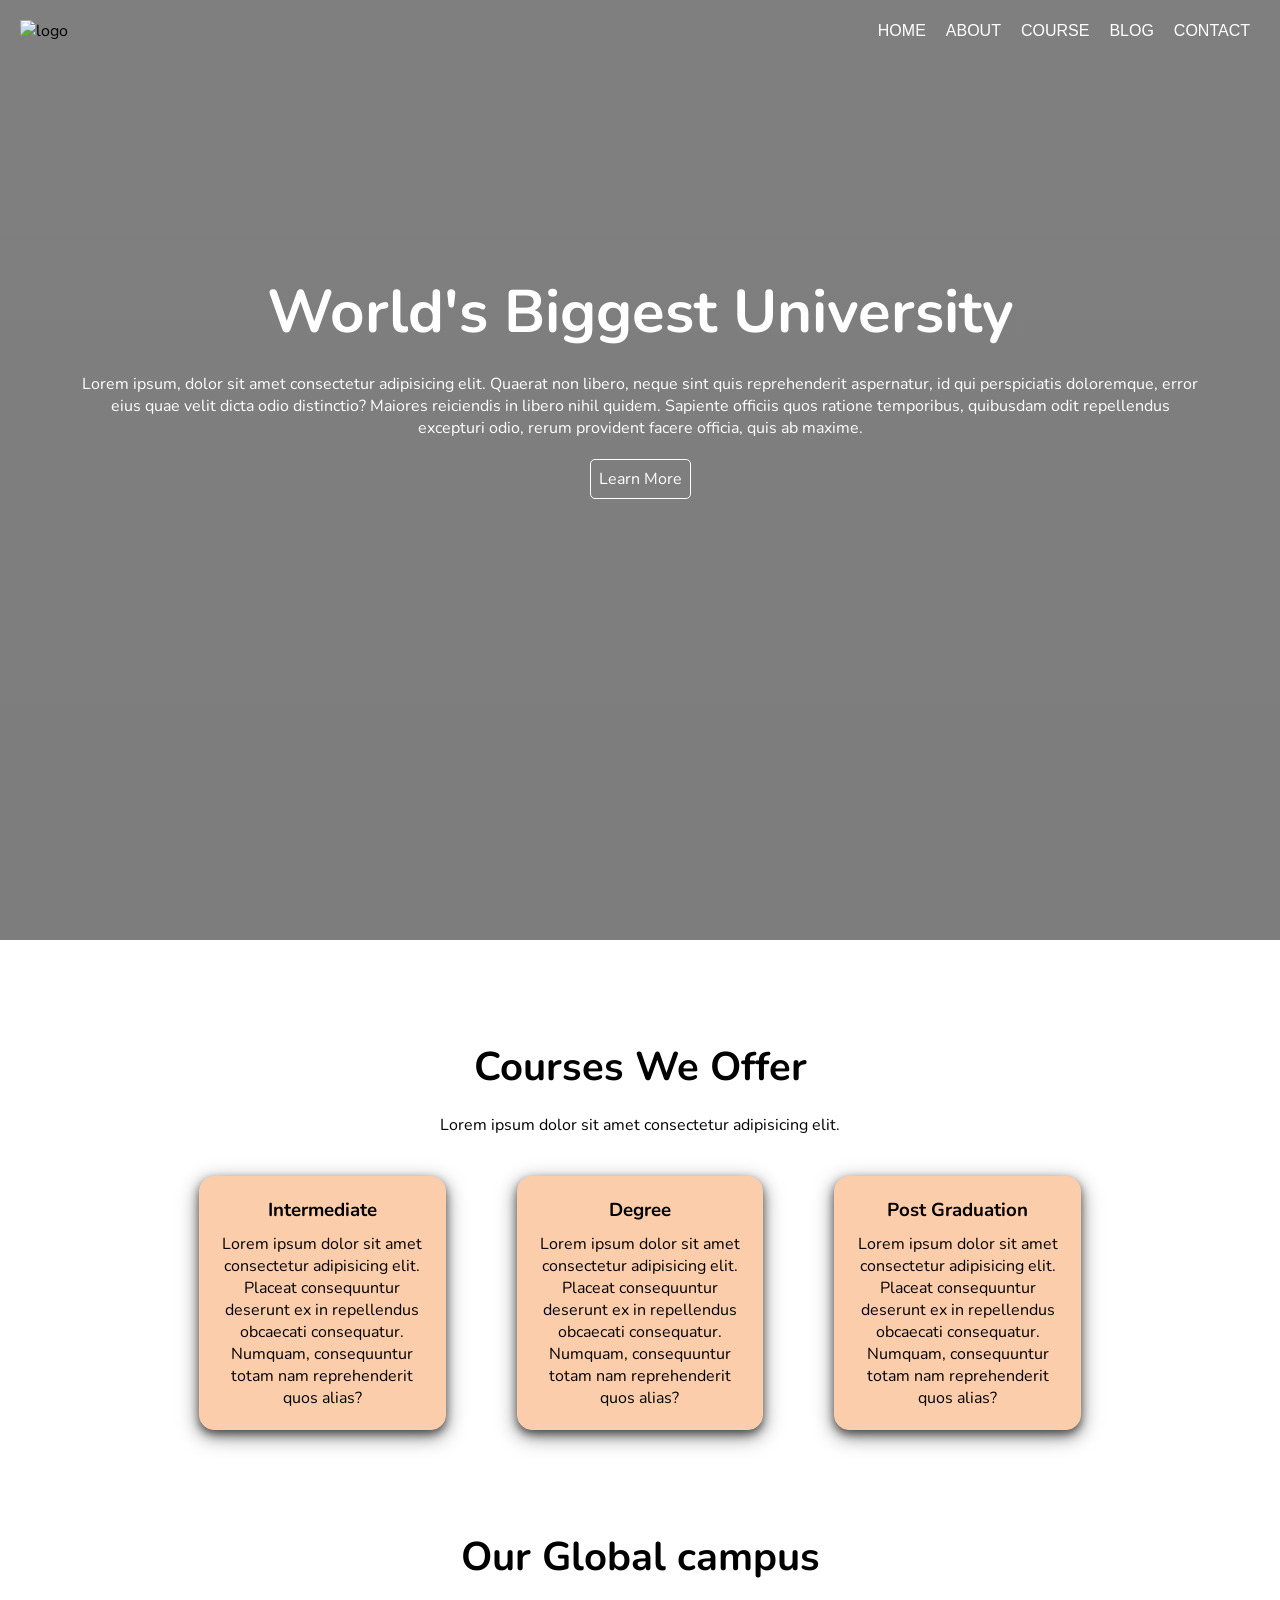
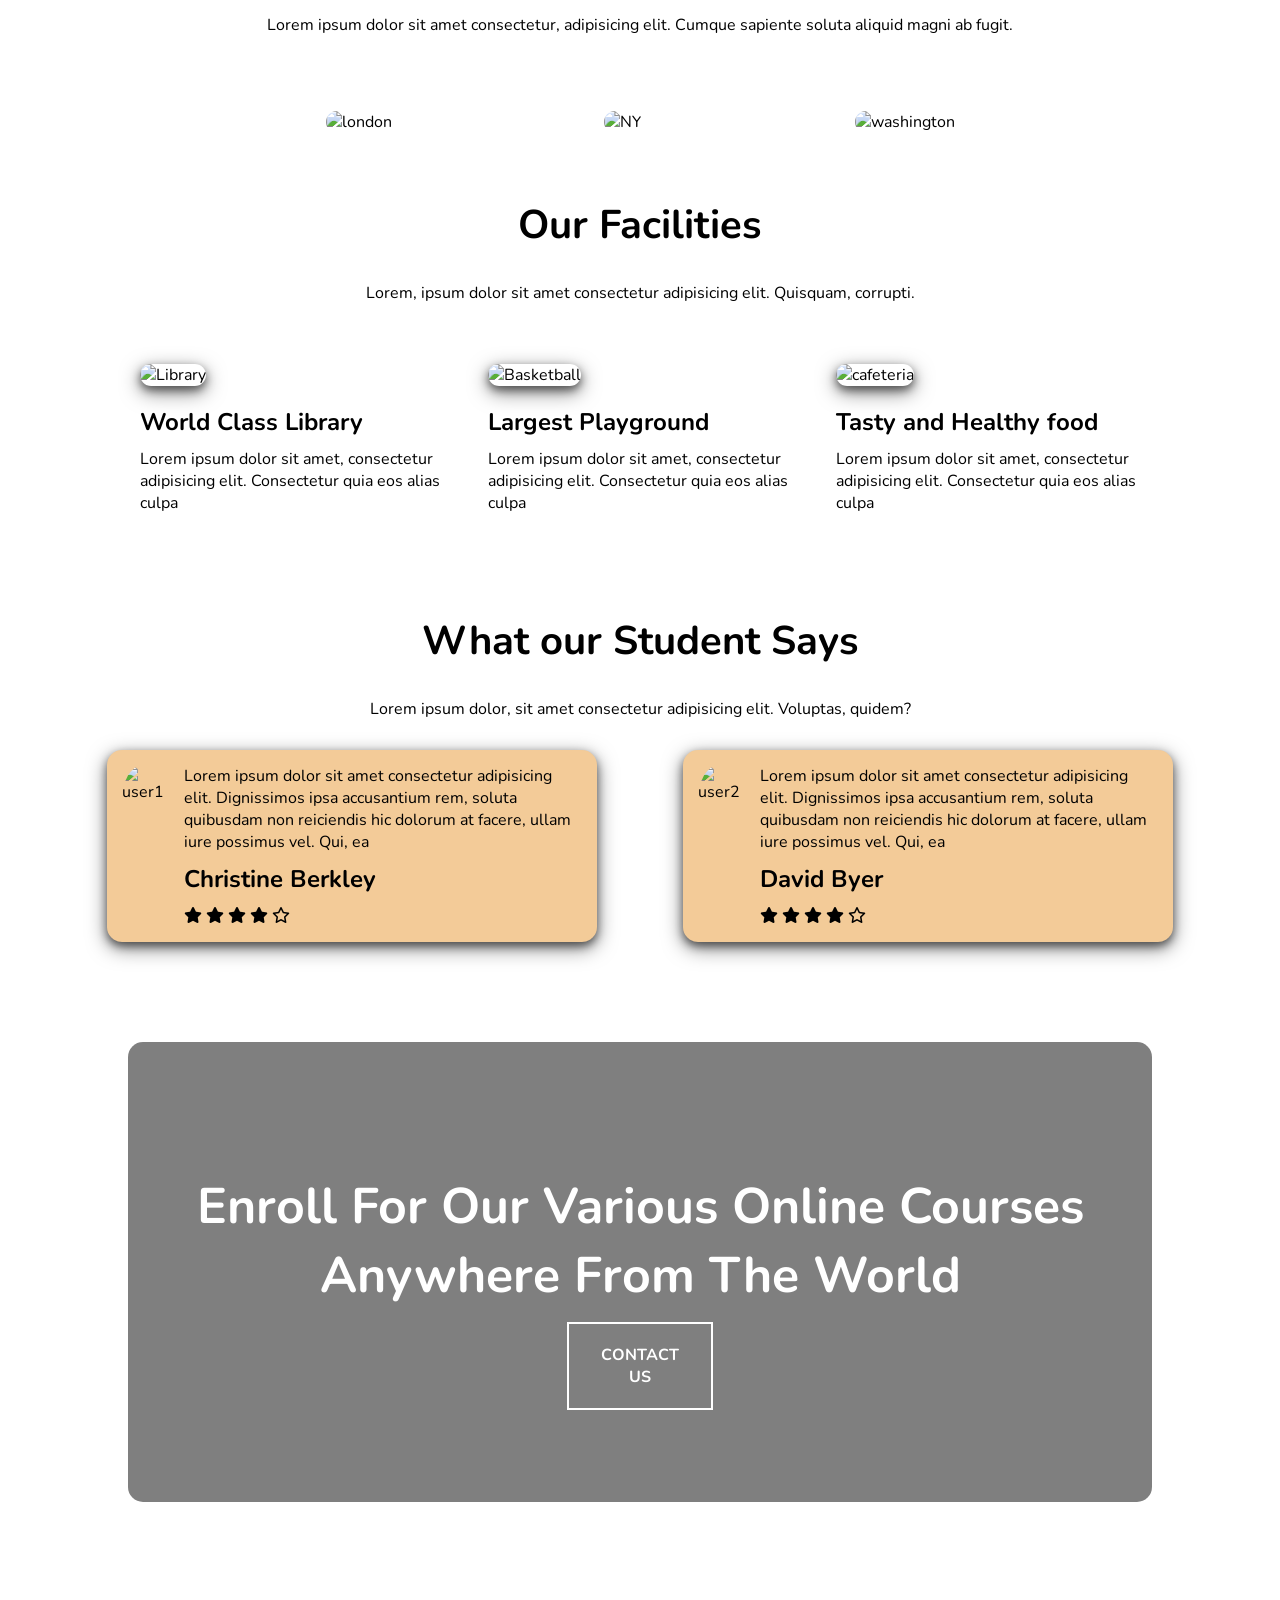
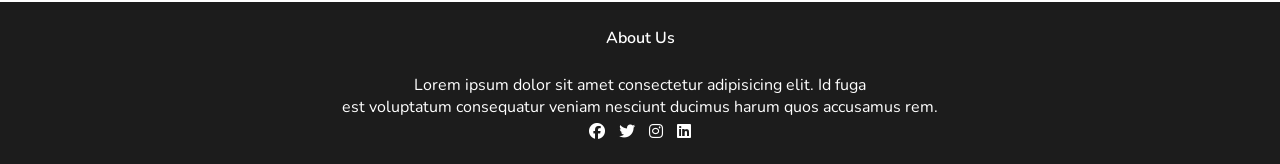
==== index.html @ 90b2e967 "Update index.html" ====
<!DOCTYPE html>
<html>
  <head>
    <meta name="viewport" content="width=device-width, initial-scale=1.0" />
    <title>Eduford</title>
    <link rel="stylesheet" href="style.css" />
    <link
      rel="stylesheet"
      href="https://cdnjs.cloudflare.com/ajax/libs/font-awesome/6.2.1/css/all.min.css"
    />
    <link rel="preconnect" href="https://fonts.googleapis.com" />
    <link rel="preconnect" href="https://fonts.gstatic.com" crossorigin />
    <link
      href="https://fonts.googleapis.com/css2?family=Nunito:wght@300&display=swap"
      rel="stylesheet"
    />
  </head>
  <body>
    <header>
      <img src="images\logo.png" class="logo" alt="logo" />
      <nav>
        <ul>
          <li><a href="#">HOME</a></li>
          <li><a href="#footer">ABOUT</a></li>
          <li><a href="#course">COURSE</a></li>
          <li><a href="#">BLOG</a></li>
          <li><a href="#contact_us">CONTACT</a></li>
        </ul>
      </nav>
      <div class="textbox">
        <h1>World's Biggest University</h1>
        <p>
          Lorem ipsum, dolor sit amet consectetur adipisicing elit. Quaerat non
          libero, neque sint quis reprehenderit aspernatur, id qui perspiciatis
          doloremque, error eius quae velit dicta odio distinctio? Maiores
          reiciendis in libero nihil quidem. Sapiente officiis quos ratione
          temporibus, quibusdam odit repellendus excepturi odio, rerum provident
          facere officia, quis ab maxime.
        </p>
        <a href="#">Learn More</a>
      </div>
    </header>
    <section id="course">
      <h1>Courses We Offer</h1>
      <p>Lorem ipsum dolor sit amet consectetur adipisicing elit.</p>
      <div class="boxes">
        <div class="box shadow" >
          <h3>Intermediate</h3>
          <p>
            Lorem ipsum dolor sit amet consectetur adipisicing elit. Placeat
            consequuntur deserunt ex in repellendus obcaecati consequatur.
            Numquam, consequuntur totam nam reprehenderit quos alias?
          </p>
        </div>
        <div class="box shadow">
          <h3>Degree</h3>
          <p>
            Lorem ipsum dolor sit amet consectetur adipisicing elit. Placeat
            consequuntur deserunt ex in repellendus obcaecati consequatur.
            Numquam, consequuntur totam nam reprehenderit quos alias?
          </p>
        </div>
        <div class="box shadow">
          <h3>Post Graduation</h3>
          <p>
            Lorem ipsum dolor sit amet consectetur adipisicing elit. Placeat
            consequuntur deserunt ex in repellendus obcaecati consequatur.
            Numquam, consequuntur totam nam reprehenderit quos alias?
          </p>
        </div>
      </div>
    </section>
    <section class="campus">
      <h1>Our Global campus</h1>
      <p>
        Lorem ipsum dolor sit amet consectetur, adipisicing elit. Cumque
        sapiente soluta aliquid magni ab fugit.
      </p>
      <div class="campus_img">
        <div class="campus_col">
          <img src="images/london.png" alt="london" />
          <div class="layer">
            <h3>LONDON</h3>
          </div>
        </div>
        <div class="campus_col">
          <img src="images/newyork.png" alt="NY" />
          <div class="layer">
            <h3>NEW YORK</h3>
          </div>
        </div>
        <div class="campus_col">
          <img src="images/washington.png" alt="washington" />
          <div class="layer">
            <h3>WASHINGTON</h3>
          </div>
        </div>
      </div>
    </section>
    <section class="facilities">
      <h1>Our Facilities</h1>
      <p>
        Lorem, ipsum dolor sit amet consectetur adipisicing elit. Quisquam,
        corrupti.
      </p>
      <div class="f_box">
        <div class="fimg">
          <img src="images/library.png" alt="Library" class="shadow" />
          <h2>World Class Library</h2>
          <p>
            Lorem ipsum dolor sit amet, consectetur adipisicing elit.
            Consectetur quia eos alias culpa
          </p>
        </div>
        <div class="fimg">
          <img src="images/basketball.png" alt="Basketball" class="shadow" />
          <h2>Largest Playground</h2>
          <p>
            Lorem ipsum dolor sit amet, consectetur adipisicing elit.
            Consectetur quia eos alias culpa
          </p>
        </div>
        <div class="fimg">
          <img src="images/cafeteria.png" alt="cafeteria" class="shadow" />
          <h2>Tasty and Healthy food</h2>
          <p>
            Lorem ipsum dolor sit amet, consectetur adipisicing elit.
            Consectetur quia eos alias culpa
          </p>
        </div>
      </div>
    </section>
    <section class="reviews">
      <h1>What our Student Says</h1>
      <p>
        Lorem ipsum dolor, sit amet consectetur adipisicing elit. Voluptas,
        quidem?
      </p>
      <div class="rating">
        <div class="review shadow">
          <img src="images/user1.jpg" alt="user1" />
          <div class="rev_con">
            <p>
              Lorem ipsum dolor sit amet consectetur adipisicing elit.
              Dignissimos ipsa accusantium rem, soluta quibusdam non reiciendis
              hic dolorum at facere, ullam iure possimus vel. Qui, ea
            </p>
            <h2>Christine Berkley</h2>
            <i class="fa-solid fa-star"></i>
            <i class="fa-solid fa-star"></i>
            <i class="fa-solid fa-star"></i>
            <i class="fa-solid fa-star"></i>
            <i class="fa-regular fa-star"></i>
          </div>
        </div>
        <div class="review shadow">
          <img src="images/user2.jpg" alt="user2" />
          <div class="rev_con">
            <p>
              Lorem ipsum dolor sit amet consectetur adipisicing elit.
              Dignissimos ipsa accusantium rem, soluta quibusdam non reiciendis
              hic dolorum at facere, ullam iure possimus vel. Qui, ea
            </p>
            <h2>David Byer</h2>
            <i class="fa-solid fa-star"></i>
            <i class="fa-solid fa-star"></i>
            <i class="fa-solid fa-star"></i>
            <i class="fa-solid fa-star"></i>
            <i class="fa-regular fa-star"></i>
          </div>
        </div>
      </div>
    </section>
    <section id="contact_us">
      <h1>
        Enroll For Our Various Online Courses<br />
        Anywhere From The World
      </h1>
      <a href="#">CONTACT US</a>
    </section>
    <section id="footer">
      <h4>About Us</h4>
      <p>
        Lorem ipsum dolor sit amet consectetur adipisicing elit. Id fuga<br />est
        voluptatum consequatur veniam nesciunt ducimus harum quos accusamus rem.
      </p>
      <div class="icons">
        <i class="fa-brands fa-facebook"></i>
        <i class="fa-brands fa-twitter"></i>
        <i class="fa-brands fa-instagram"></i>
        <i class="fa-brands fa-linkedin"></i>
      </div>
    </section>
  </body>
</html>
---- style.css ----
* {
  margin: 0px;
  padding: 0px;
  font-family: "Nunito", sans-serif;
}

nav {
  float: right;
}

nav ul {
  list-style-type: none;
  display: flex;
}

nav ul li::after {
  content: "";
  display: block;
  width: 0%;
  height: 5px;
  background-color: rgb(219, 65, 65);
}

nav ul li:hover::after {
  width: 80%;
  border-radius: 10px;
  margin: auto;
  transition: 0.5s;
}

header {
  min-height: 100vh;
  padding: 20px;
  background-image: linear-gradient(rgba(0, 0, 0, 0.5), rgba(0, 0, 0, 0.509)),
    url(/images/banner.png);
  background-position: center;
  background-size: cover;
}

nav a {
  font-family: "Franklin Gothic Medium", "Arial Narrow", Arial, sans-serif;
  text-decoration: none;
  color: white;
  padding: 10px;
}

nav a:hover::before {
  content: " ";
  width: 100px;
  height: 100px;
  background-color: black;
}

.textbox {
  color: white;
  display: flex;
  text-align: center;
  flex-direction: column;
  align-items: center;
  justify-content: center;
  width: 90%;
  height: 75vh;
  margin: auto;
}

.textbox h1 {
  font-size: 60px;
  padding-bottom: 20px;
}

.textbox a {
  margin-top: 20px;
  color: white;
  font-weight:400;
  border: 1px solid white;
  padding: 8px;
  border-radius: 5px;
  text-decoration: none;
}

.textbox a:hover {
  background-color: rgb(219, 65, 65);
  border: 1px solid rgb(219, 65, 65);
  transition: 0.8s;
}

.logo {
  min-width:150px;
  width: 20%;
}

@media only screen and (max-width:480px) {
  .textbox h1 {
    font-size: 40px;
     padding-bottom: 20px; 
  }
  nav{  /*For placing the navbar in center*/
    margin-top: 20px;
    float:none;
    width:100%;
    /* margin: auto; */
  }
  nav ul{
    justify-content: space-evenly;
    width:90%;
    margin: auto;
  }
  /* nav a {
    font-size: 15px;
    padding: 5px;
  } */
}
/* for adding shadows */
.shadow{
  box-shadow: 0 4px 8px rgba(0, 0, 0, 0.5), 0px 6px 20px rgba(0, 0, 0, 0.5);
}

/* ---------course------------ */
#course {
  padding-top: 100px;
  /* display:flex; */
  text-align: center;
  /* justify-content: center; */
  width: 80%;
  margin: auto;
}

#course h1 {
  font-size: 40px;
  padding-bottom: 20px;
}

.box {
  width: 20%;
  border: 1px solid rgb(254, 206, 171);
  background-color: rgb(252, 205, 171);
  border-radius: 15px;
  padding: 20px;
  margin-bottom: 100px;
}
.box h3 {
  padding-bottom: 10px;
}

.boxes {
  margin-top: 40px;
  display: flex;
  justify-content: space-evenly;
}

@media only screen and (max-width:768px){
  .boxes{
    margin-top: 30px;
    flex-direction: column;
  }
  .box{
    width:80%;
    margin: auto;
    margin-bottom: 40px;
    padding: 50px 30px;
  }
  /* .box h3{
    font-size: 35px;
  }
  .box p{
    font-size:24px;
  } */
}

@media only screen and (max-width:480px){
  
  #course h1 {
    font-size: 35px;
  }
  .boxes{
    flex-direction: column;
  }
  .box{
    width:85%;
    margin-bottom: 25px;
    padding: 50px 30px;
  }
  /* .box h3{
    font-size: 25px;
  }
  .box p{
    font-size:20px;
  } */
}

/* ----------campus------------ */
.campus {
  text-align: center;
  /* justify-content: center; */
}

.campus h1 {
  font-size: 40px;
  padding-bottom: 30px;
}

.campus_img {
  width: 80%;
  display: flex;
  margin: auto;
  margin-top: 60px;
  margin-bottom: 50px;
  justify-content: space-evenly;
  /* border: 2px solid red; */
}

.campus_col{
  margin: 15px;
  position: relative;
  border-radius: 15px;
}

.campus_col img{
  /* border: 2px solid green; */
  border-radius: 15px;
  width: 100%;
  height: 100%;
  object-fit:fill;
}

.layer{
  background-color: rgba(219, 65, 65 ,0.7);
  width: 100%;
  height: 100%;
  display: flex;
  align-items: center;
  border-radius: 15px;
  /* margin: auto; */
  position:absolute;
  top: 0; 
  left: 0;
  opacity: 0;
  /* z-index: 1; */
}
.layer h3{
  text-align: center;
  margin: auto;
  font-size: 28px;
  color: white;
}

.layer:hover{
  opacity:1;
  transition: 0.3s;
}

@media only screen and (max-width:768px){
  .campus_img {
    flex-direction:column;
  }
  .campus{
    width:80%;
    margin: auto;
  }
}

@media only screen and (max-width:480px){
  .layer h3{
    font-size: 24px;
  }
}
/* ----------Facilities------------ */
.facilities {
  text-align: center;
}

.facilities h1 {
  font-size: 40px;
  padding-bottom: 30px;
}

.f_box {
  width: 85%;
  margin: auto;
  margin-top: 60px;
  margin-bottom: 100px;
  display: flex;
  justify-content: space-evenly;
}

.fimg {
  width: 28%;
  text-align: left;
}

.fimg img {
  width: 100%;
  border-radius: 15px;
}

.fimg h2 {
  padding-top: 20px;
  padding-bottom: 10px;
}

@media only screen and (max-width:768px){
  .facilities{
    width:80%;
    margin:auto;
  }
  .f_box{
    /* width:80%; */
    margin-top:10px;
    flex-direction:column;
  }
  .fimg{
    width:80%;
    margin:auto;
  }
  .fimg img{
    margin-top: 50px;
  }
}
@media only screen and (max-width:480px){
  .facilities{
    width:90%;
  }
}

/* ----------reviews------------- */
.reviews {
  text-align: center;
}

.reviews h1 {
  font-size: 40px;
  padding-bottom: 30px;
}

.rating {
  width: 90%;
  margin: auto;
  margin-top: 30px;
  margin-bottom: 100px;
  display: flex;
  justify-content: space-around;
  /* border: 5px solid black; */
}

.review {
  width: 40%;
  padding: 15px;
  /* border: 5px solid rgb(255, 0, 0); */
  display: flex;
  background-color: rgb(243, 203, 152);
  border-radius: 15px;
}

.rev_img {
  /* border: 5px solid rgb(33, 255, 88); */
  width: 100%;
}

.review img {
  height: 70px;
  /* width:20%; */
  margin-right: 20px;
  border-radius: 50%;
}

.rev_con {
  text-align: left;
}

.rev_con h2 {
  margin-top: 10px;
  margin-bottom: 10px;
}

@media only screen and (max-width:768px){
.reviews{
  width:90%;
  margin:auto;
}
.rating{
  flex-direction: column;
}
.review{
  width: 80%;
  margin: auto;
  margin-top: 30px;
}
}

/* -------------contact_us---------------- */

#contact_us {
  margin: 100px auto;
  padding: 80px 0;
  width: 80%;
  height: 300px;
  background-image: linear-gradient(rgba(0, 0, 0, 0.5), rgba(0, 0, 0, 0.5)),
    url(images/banner2.jpg);
  background-size: cover;
  /* background-position: center; */
  border-radius: 15px;
  display: flex;
  flex-direction: column;
  justify-content: center;
}

#contact_us h1 {
  color: white;
  font-size: 50px;
  font-weight: bold;
  margin-top: 50px;
  text-align: center;
}

#contact_us a {
  width: 10%;
  font-weight: bold;
  margin-top: 30px;
  margin: auto;
  /* margin-top:50px; */
  border: 2px solid white;
  padding: 20px;
  color: white;
  text-decoration: none;
  text-align: center;
}

@media only screen and (max-width:768px){
  #contact_us a {
    font-size: 15px;
    width:25%;    
  }
}
@media only screen and (max-width:480px){
  #contact_us h1{
    font-size:30px;
    margin:10px;
  }
}

/* --------------footer----------------- */
#footer {
  text-align: center;
  background-color: rgb(28, 28, 28);
  color:white;
  overflow: hidden;
}

#footer h4 {
  /* padding-top: 1px; */
  margin-top: 25px;
  font-weight: 600;
  margin-bottom: 25px;
  display: inline-block;
}

#footer p {
  margin-bottom: 25px;
  width:80%;
  margin: auto;
}

.icons .fa-brands {
  padding: 5px;
  margin-bottom: 20px;
}
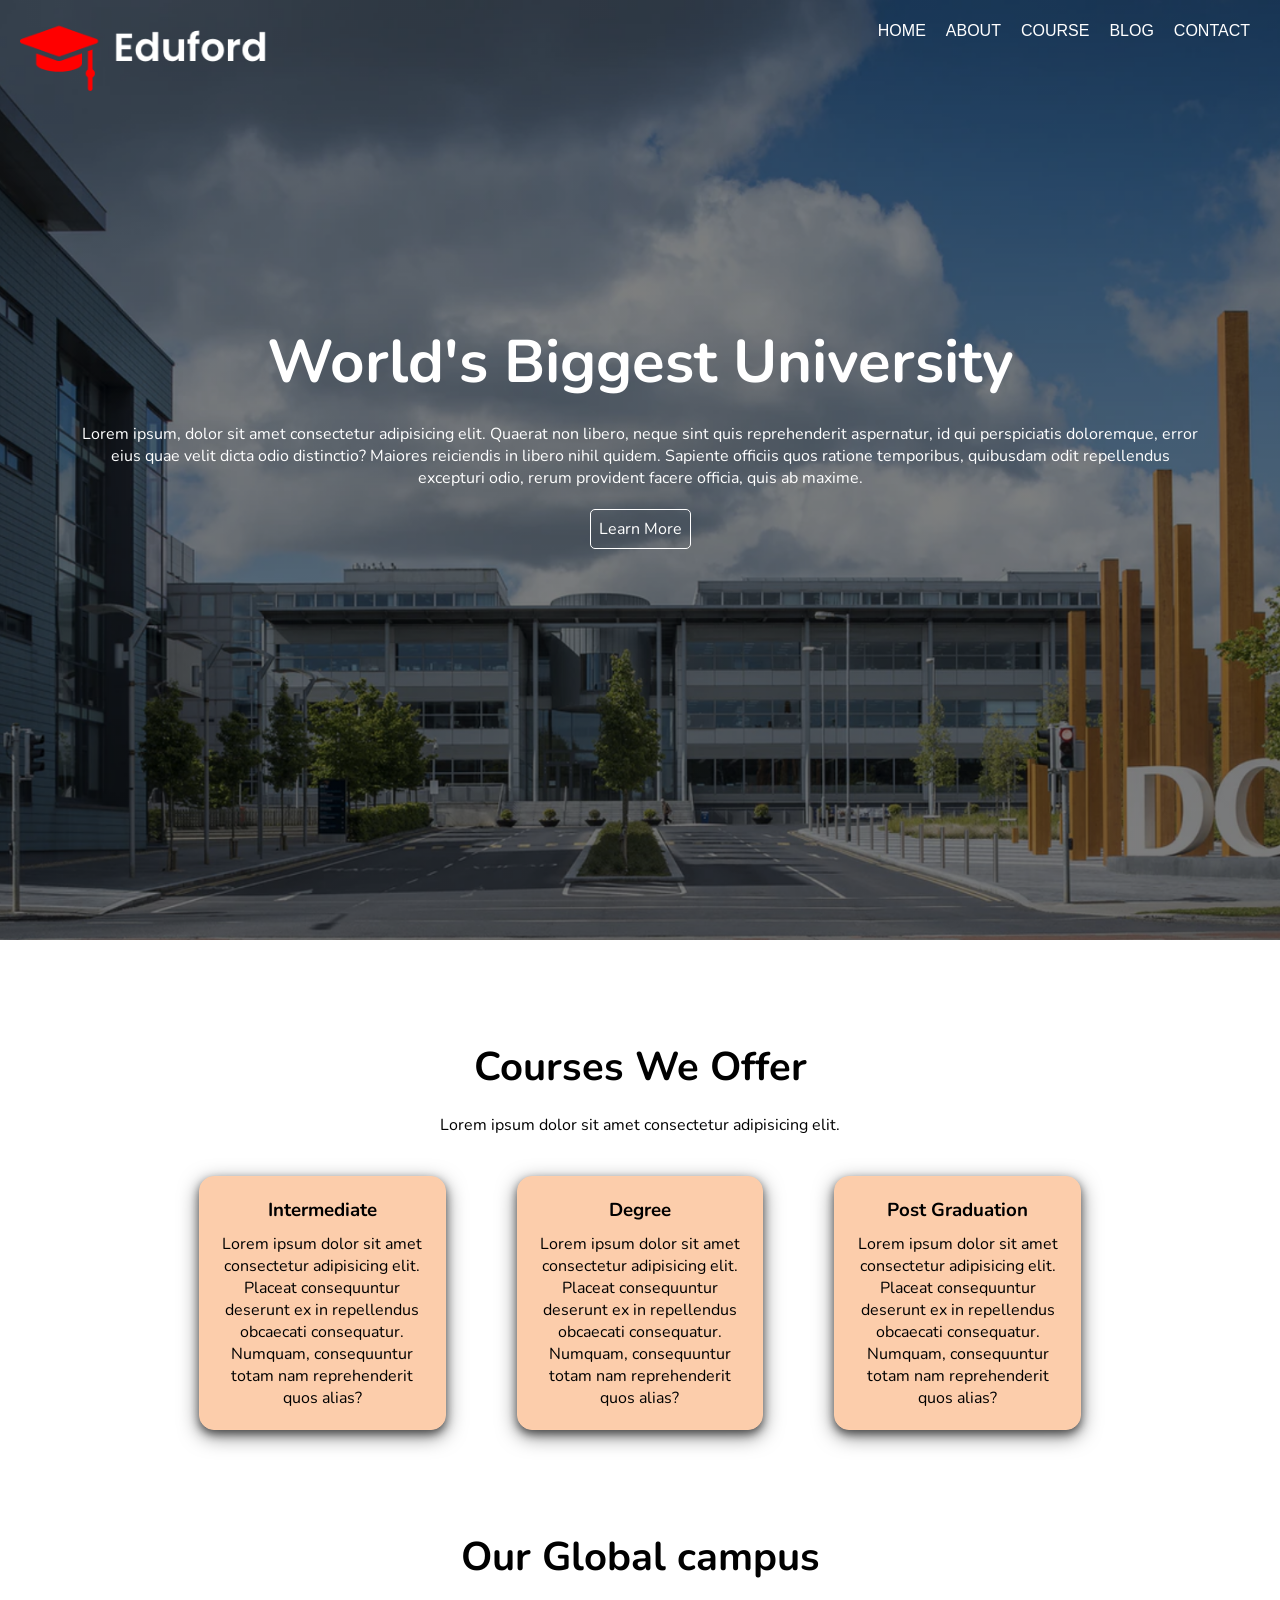
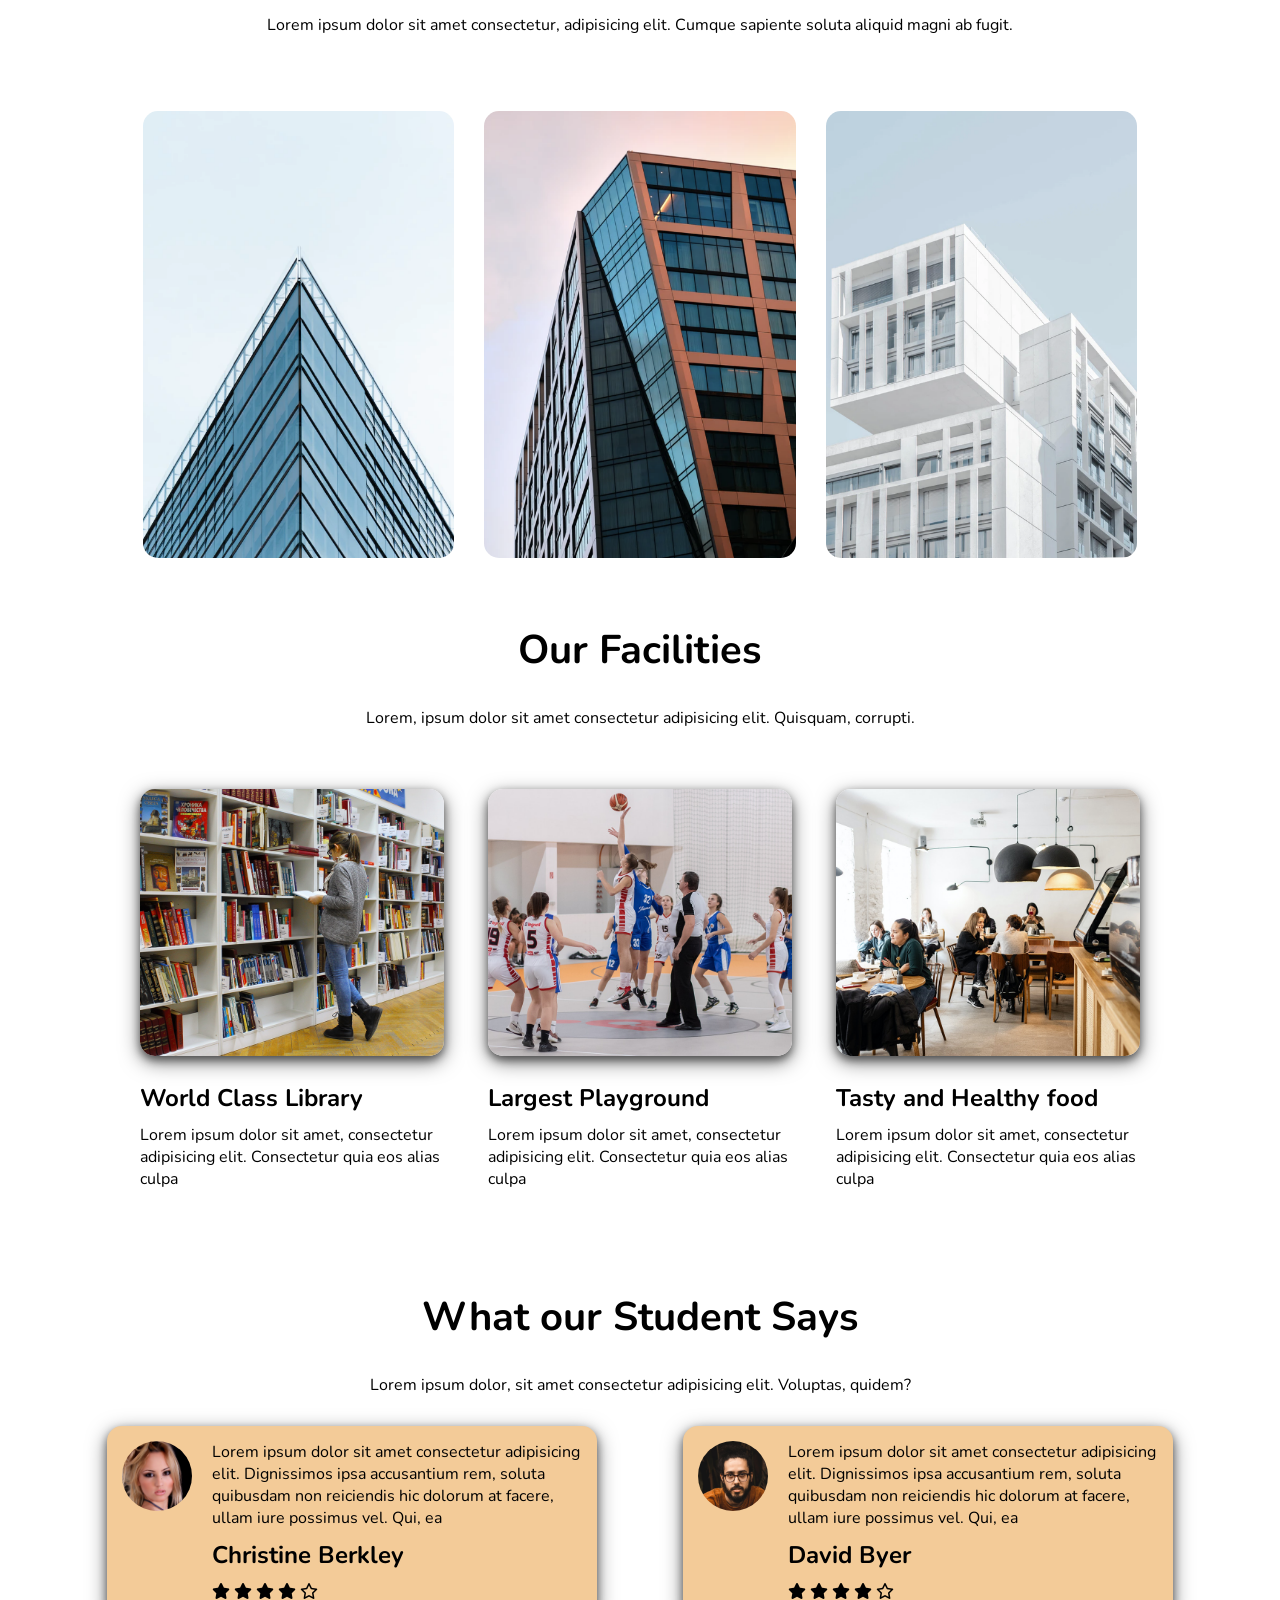
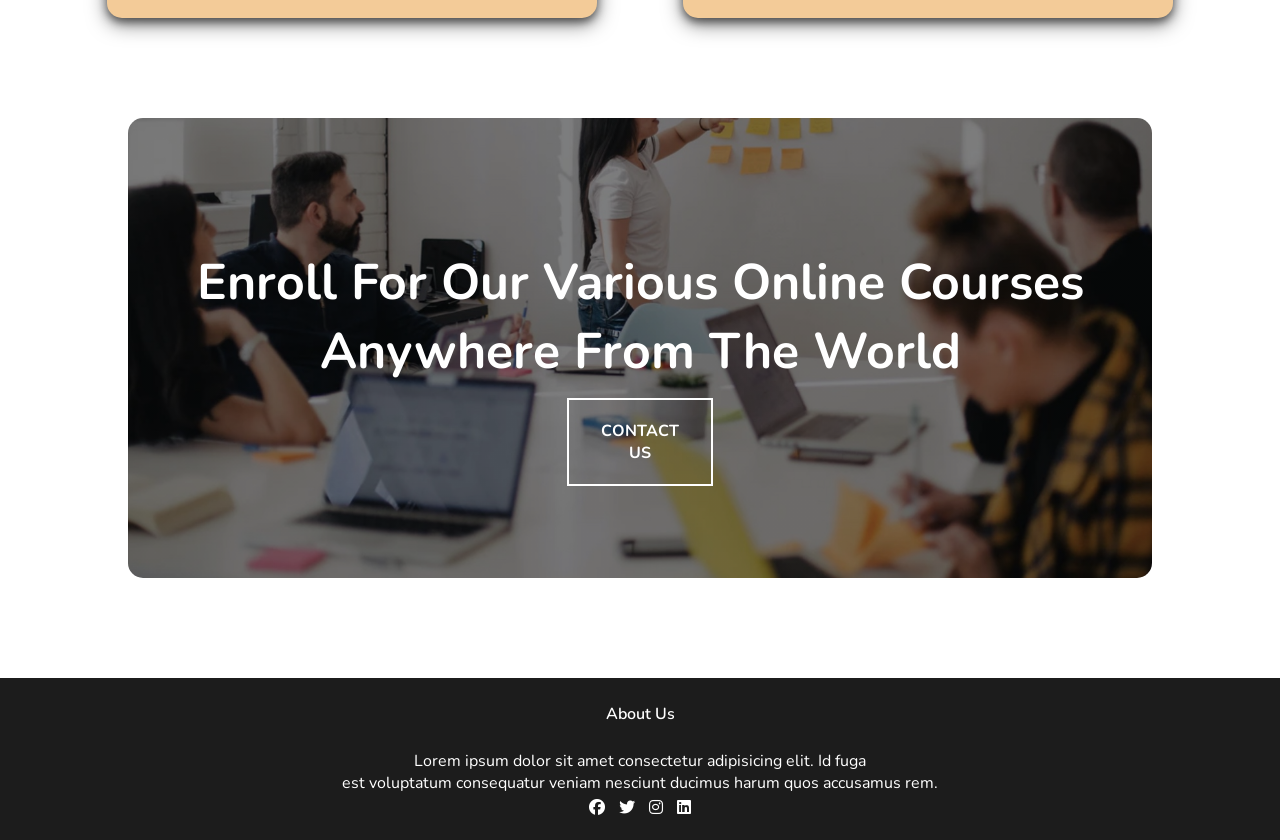
==== commit b922685c: "Update index.html" ====
--- a/index.html
+++ b/index.html
@@ -78,19 +78,19 @@
       </p>
       <div class="campus_img">
         <div class="campus_col">
-          <img src="images/london.png" alt="london" />
+          <img src="/images/london.png" alt="london" />
           <div class="layer">
             <h3>LONDON</h3>
           </div>
         </div>
         <div class="campus_col">
-          <img src="images/newyork.png" alt="NY" />
+          <img src="/images/newyork.png" alt="NY" />
           <div class="layer">
             <h3>NEW YORK</h3>
           </div>
         </div>
         <div class="campus_col">
-          <img src="images/washington.png" alt="washington" />
+          <img src="/images/washington.png" alt="washington" />
           <div class="layer">
             <h3>WASHINGTON</h3>
           </div>
@@ -105,7 +105,7 @@
       </p>
       <div class="f_box">
         <div class="fimg">
-          <img src="images/library.png" alt="Library" class="shadow" />
+          <img src="/images/library.png" alt="Library" class="shadow" />
           <h2>World Class Library</h2>
           <p>
             Lorem ipsum dolor sit amet, consectetur adipisicing elit.
@@ -113,7 +113,7 @@
           </p>
         </div>
         <div class="fimg">
-          <img src="images/basketball.png" alt="Basketball" class="shadow" />
+          <img src="/images/basketball.png" alt="Basketball" class="shadow" />
           <h2>Largest Playground</h2>
           <p>
             Lorem ipsum dolor sit amet, consectetur adipisicing elit.
@@ -121,7 +121,7 @@
           </p>
         </div>
         <div class="fimg">
-          <img src="images/cafeteria.png" alt="cafeteria" class="shadow" />
+          <img src="/images/cafeteria.png" alt="cafeteria" class="shadow" />
           <h2>Tasty and Healthy food</h2>
           <p>
             Lorem ipsum dolor sit amet, consectetur adipisicing elit.
--- a/style.css
+++ b/style.css
@@ -32,7 +32,7 @@
   min-height: 100vh;
   padding: 20px;
   background-image: linear-gradient(rgba(0, 0, 0, 0.5), rgba(0, 0, 0, 0.509)),
-    url(/images/banner.png);
+    url("images/banner.png");
   background-position: center;
   background-size: cover;
 }
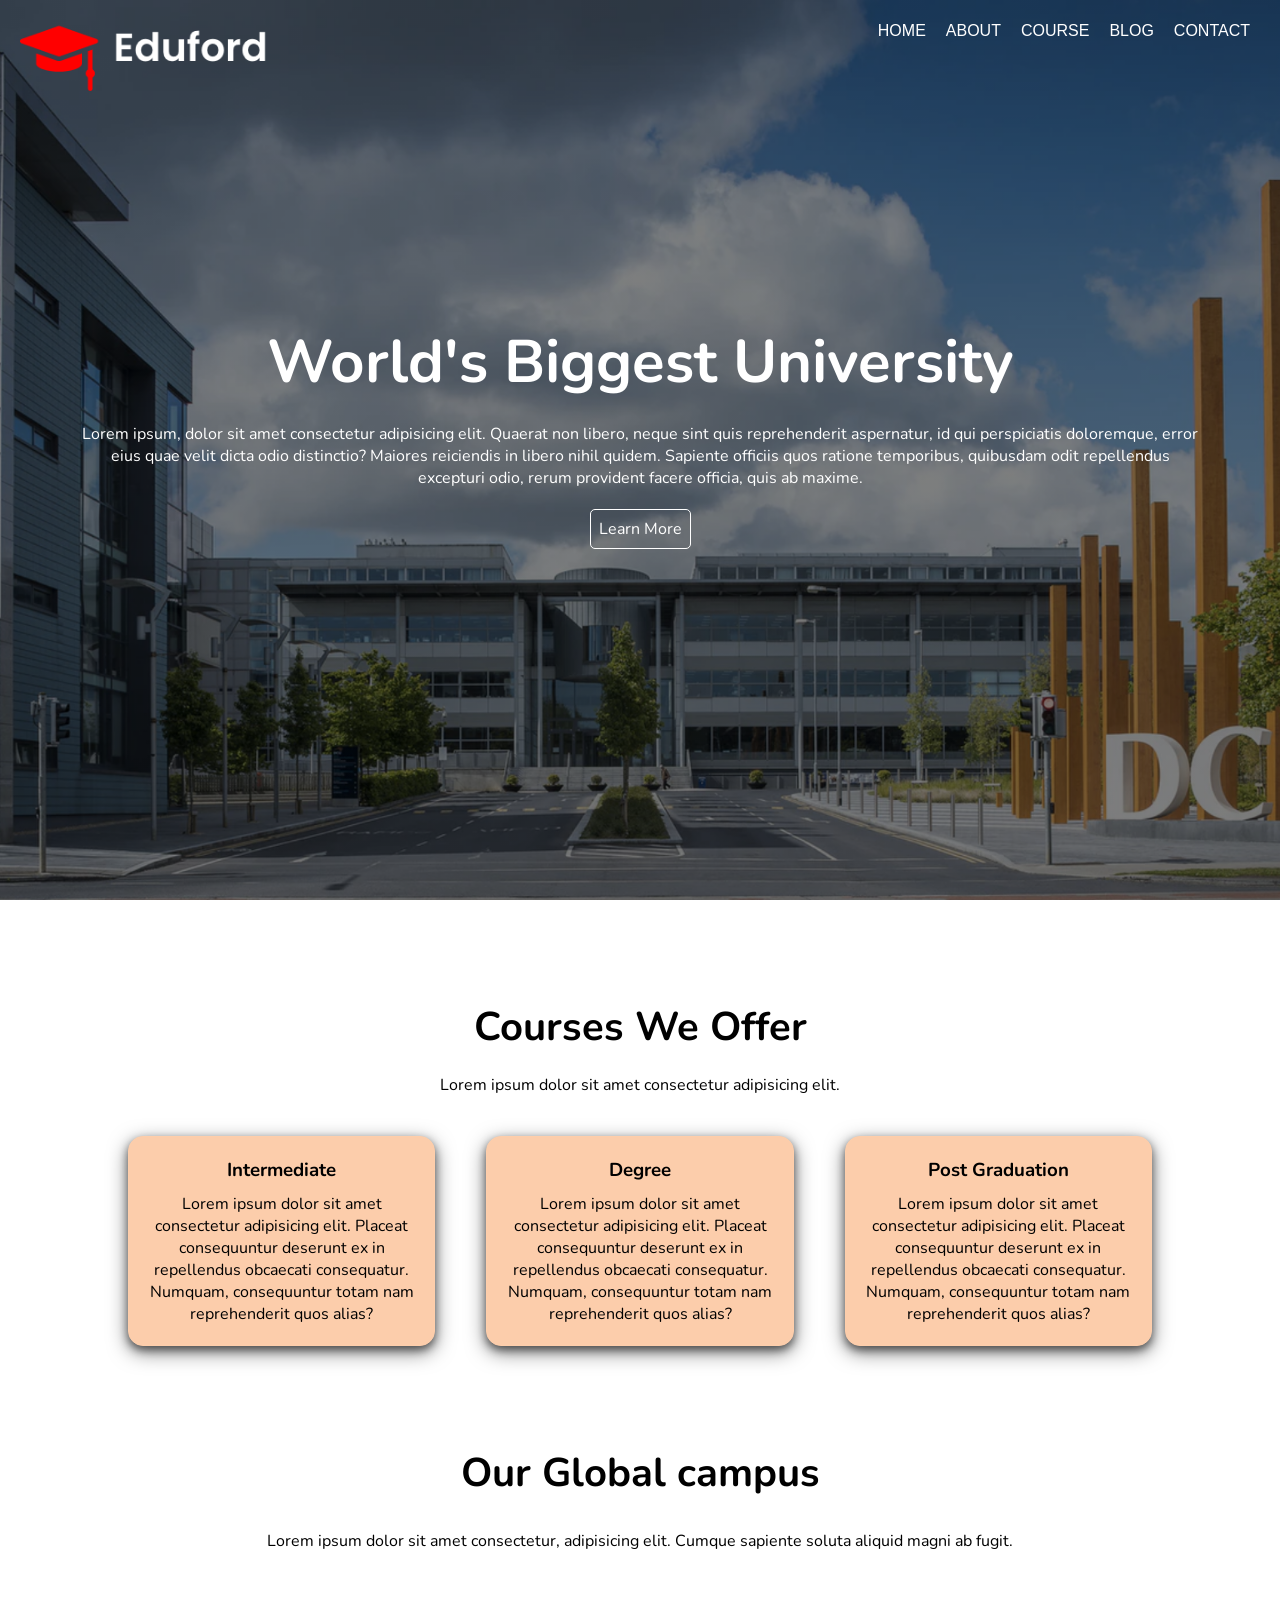
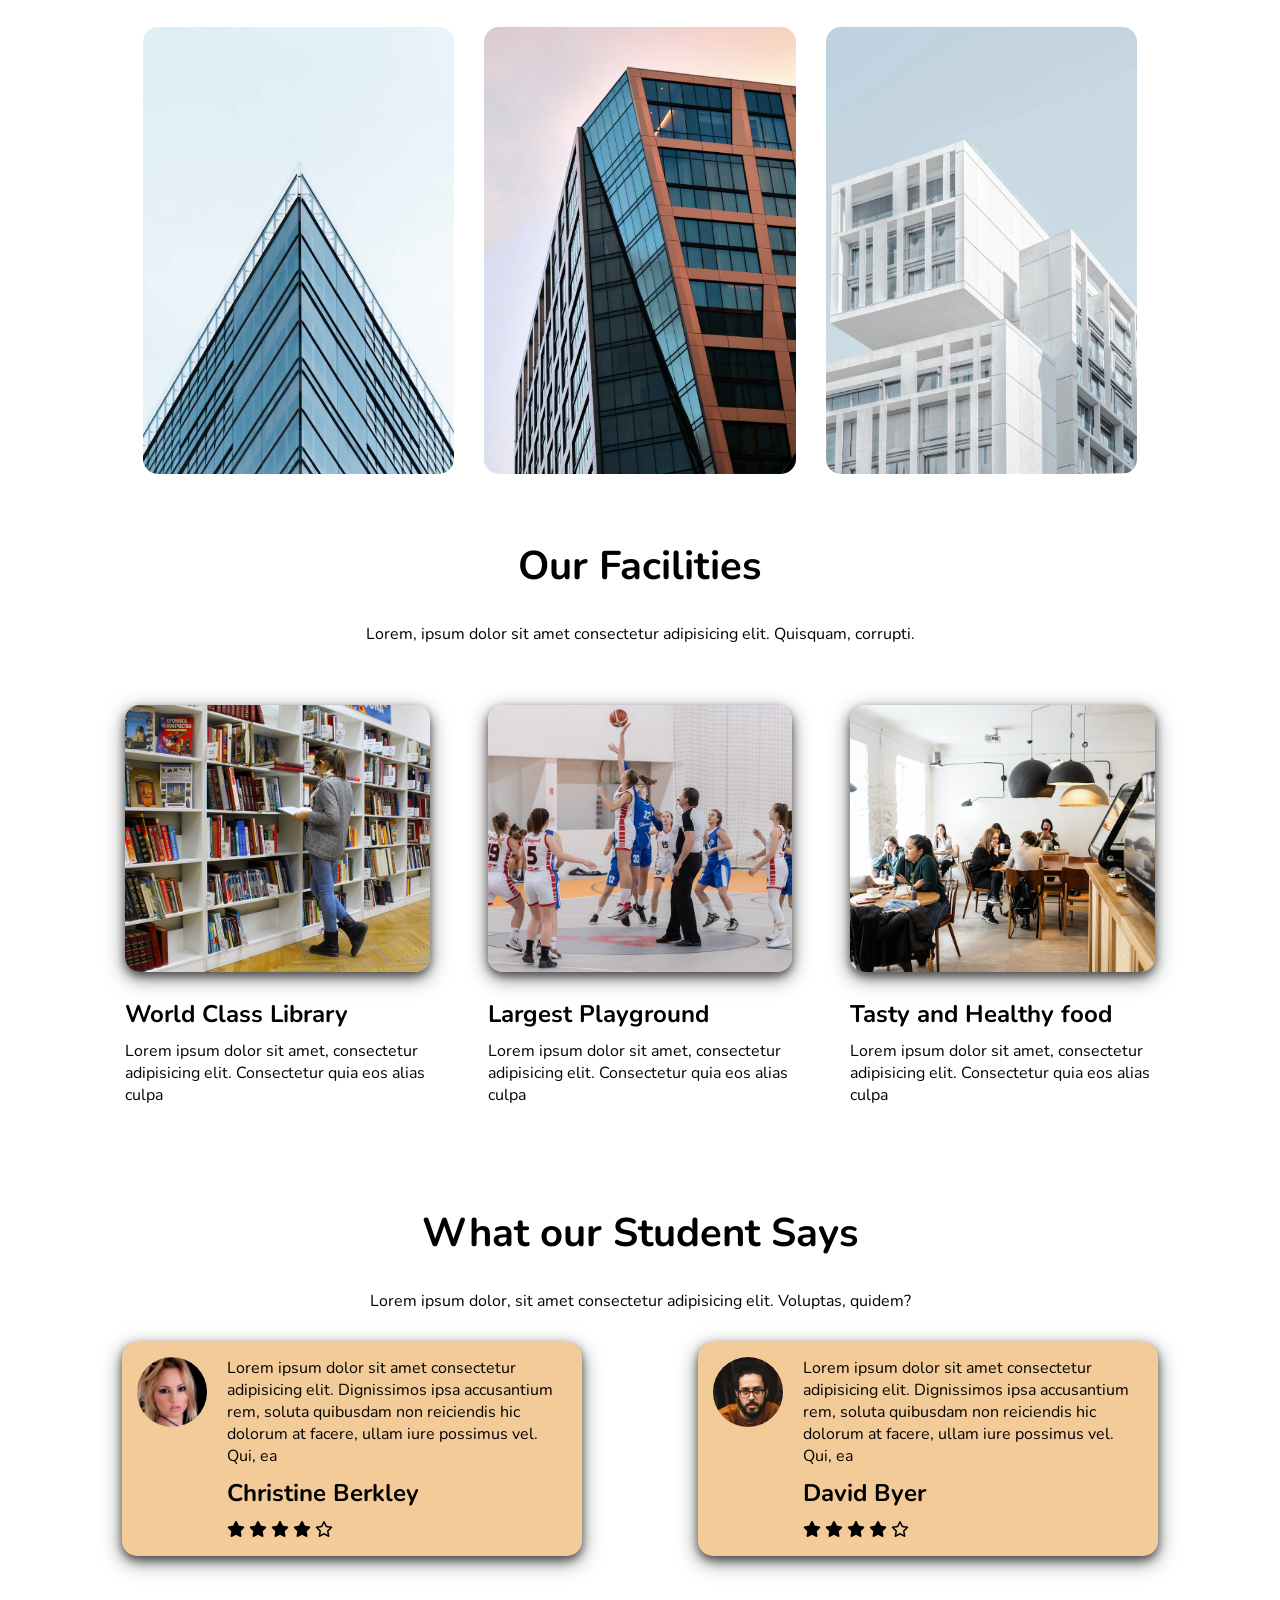
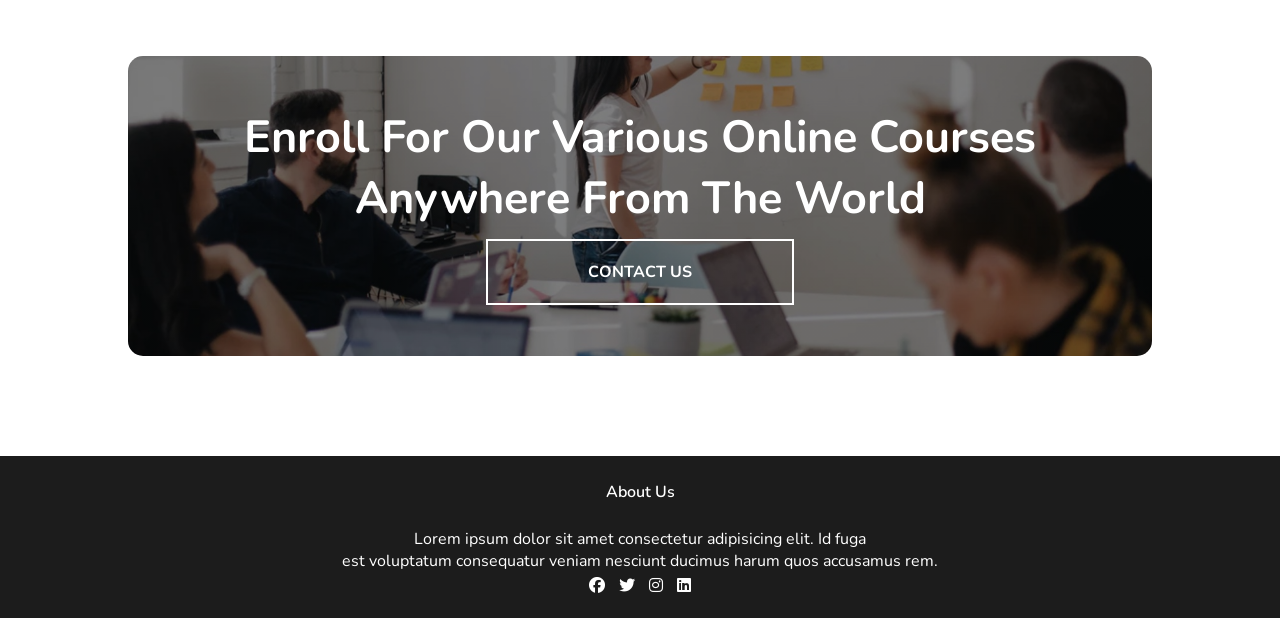
==== commit ceae3320: "Update index.html Fixed the images not showing" ====
--- a/index.html
+++ b/index.html
@@ -78,19 +78,19 @@
       </p>
       <div class="campus_img">
         <div class="campus_col">
-          <img src="/images/london.png" alt="london" />
+          <img src="images/london.png" alt="london" />
           <div class="layer">
             <h3>LONDON</h3>
           </div>
         </div>
         <div class="campus_col">
-          <img src="/images/newyork.png" alt="NY" />
+          <img src="images/newyork.png" alt="NY" />
           <div class="layer">
             <h3>NEW YORK</h3>
           </div>
         </div>
         <div class="campus_col">
-          <img src="/images/washington.png" alt="washington" />
+          <img src="images/washington.png" alt="washington" />
           <div class="layer">
             <h3>WASHINGTON</h3>
           </div>
@@ -105,7 +105,7 @@
       </p>
       <div class="f_box">
         <div class="fimg">
-          <img src="/images/library.png" alt="Library" class="shadow" />
+          <img src="images/library.png" alt="Library" class="shadow" />
           <h2>World Class Library</h2>
           <p>
             Lorem ipsum dolor sit amet, consectetur adipisicing elit.
@@ -113,7 +113,7 @@
           </p>
         </div>
         <div class="fimg">
-          <img src="/images/basketball.png" alt="Basketball" class="shadow" />
+          <img src="images/basketball.png" alt="Basketball" class="shadow" />
           <h2>Largest Playground</h2>
           <p>
             Lorem ipsum dolor sit amet, consectetur adipisicing elit.
@@ -121,7 +121,7 @@
           </p>
         </div>
         <div class="fimg">
-          <img src="/images/cafeteria.png" alt="cafeteria" class="shadow" />
+          <img src="images/cafeteria.png" alt="cafeteria" class="shadow" />
           <h2>Tasty and Healthy food</h2>
           <p>
             Lorem ipsum dolor sit amet, consectetur adipisicing elit.
--- a/style.css
+++ b/style.css
@@ -1,9 +1,13 @@
 * {
   margin: 0px;
   padding: 0px;
+  box-sizing: border-box;
   font-family: "Nunito", sans-serif;
 }
-
+body,html{ 
+  width : 100vw;
+  overflow-x :hidden; 
+  } 
 nav {
   float: right;
 }
@@ -32,7 +36,7 @@
   min-height: 100vh;
   padding: 20px;
   background-image: linear-gradient(rgba(0, 0, 0, 0.5), rgba(0, 0, 0, 0.509)),
-    url("images/banner.png");
+    url(images/banner.png);
   background-position: center;
   background-size: cover;
 }
@@ -131,7 +135,7 @@
 }
 
 .box {
-  width: 20%;
+  width: 30%;
   border: 1px solid rgb(254, 206, 171);
   background-color: rgb(252, 205, 171);
   border-radius: 15px;
@@ -145,7 +149,7 @@
 .boxes {
   margin-top: 40px;
   display: flex;
-  justify-content: space-evenly;
+  justify-content: space-between;
 }
 
 @media only screen and (max-width:768px){
@@ -205,7 +209,7 @@
   margin: auto;
   margin-top: 60px;
   margin-bottom: 50px;
-  justify-content: space-evenly;
+  justify-content: space-around;
   /* border: 2px solid red; */
 }
 
@@ -280,7 +284,7 @@
   margin-top: 60px;
   margin-bottom: 100px;
   display: flex;
-  justify-content: space-evenly;
+  justify-content: space-around;
 }
 
 .fimg {
@@ -304,7 +308,6 @@
     margin:auto;
   }
   .f_box{
-    /* width:80%; */
     margin-top:10px;
     flex-direction:column;
   }
@@ -406,18 +409,17 @@
 
 #contact_us h1 {
   color: white;
-  font-size: 50px;
+  font-size: 45px;
   font-weight: bold;
-  margin-top: 50px;
+  margin: 0px 10px;
   text-align: center;
 }
 
 #contact_us a {
-  width: 10%;
+  width: 30%;
   font-weight: bold;
-  margin-top: 30px;
-  margin: auto;
-  /* margin-top:50px; */
+  margin: auto;
+  margin-top:10px;
   border: 2px solid white;
   padding: 20px;
   color: white;
@@ -426,14 +428,18 @@
 }
 
 @media only screen and (max-width:768px){
+  
   #contact_us a {
     font-size: 15px;
-    width:25%;    
+    width:50%;    
+  }
+  #contact_us h1{
+    font-size:30px;
   }
 }
 @media only screen and (max-width:480px){
   #contact_us h1{
-    font-size:30px;
+    font-size:25px;
     margin:10px;
   }
 }
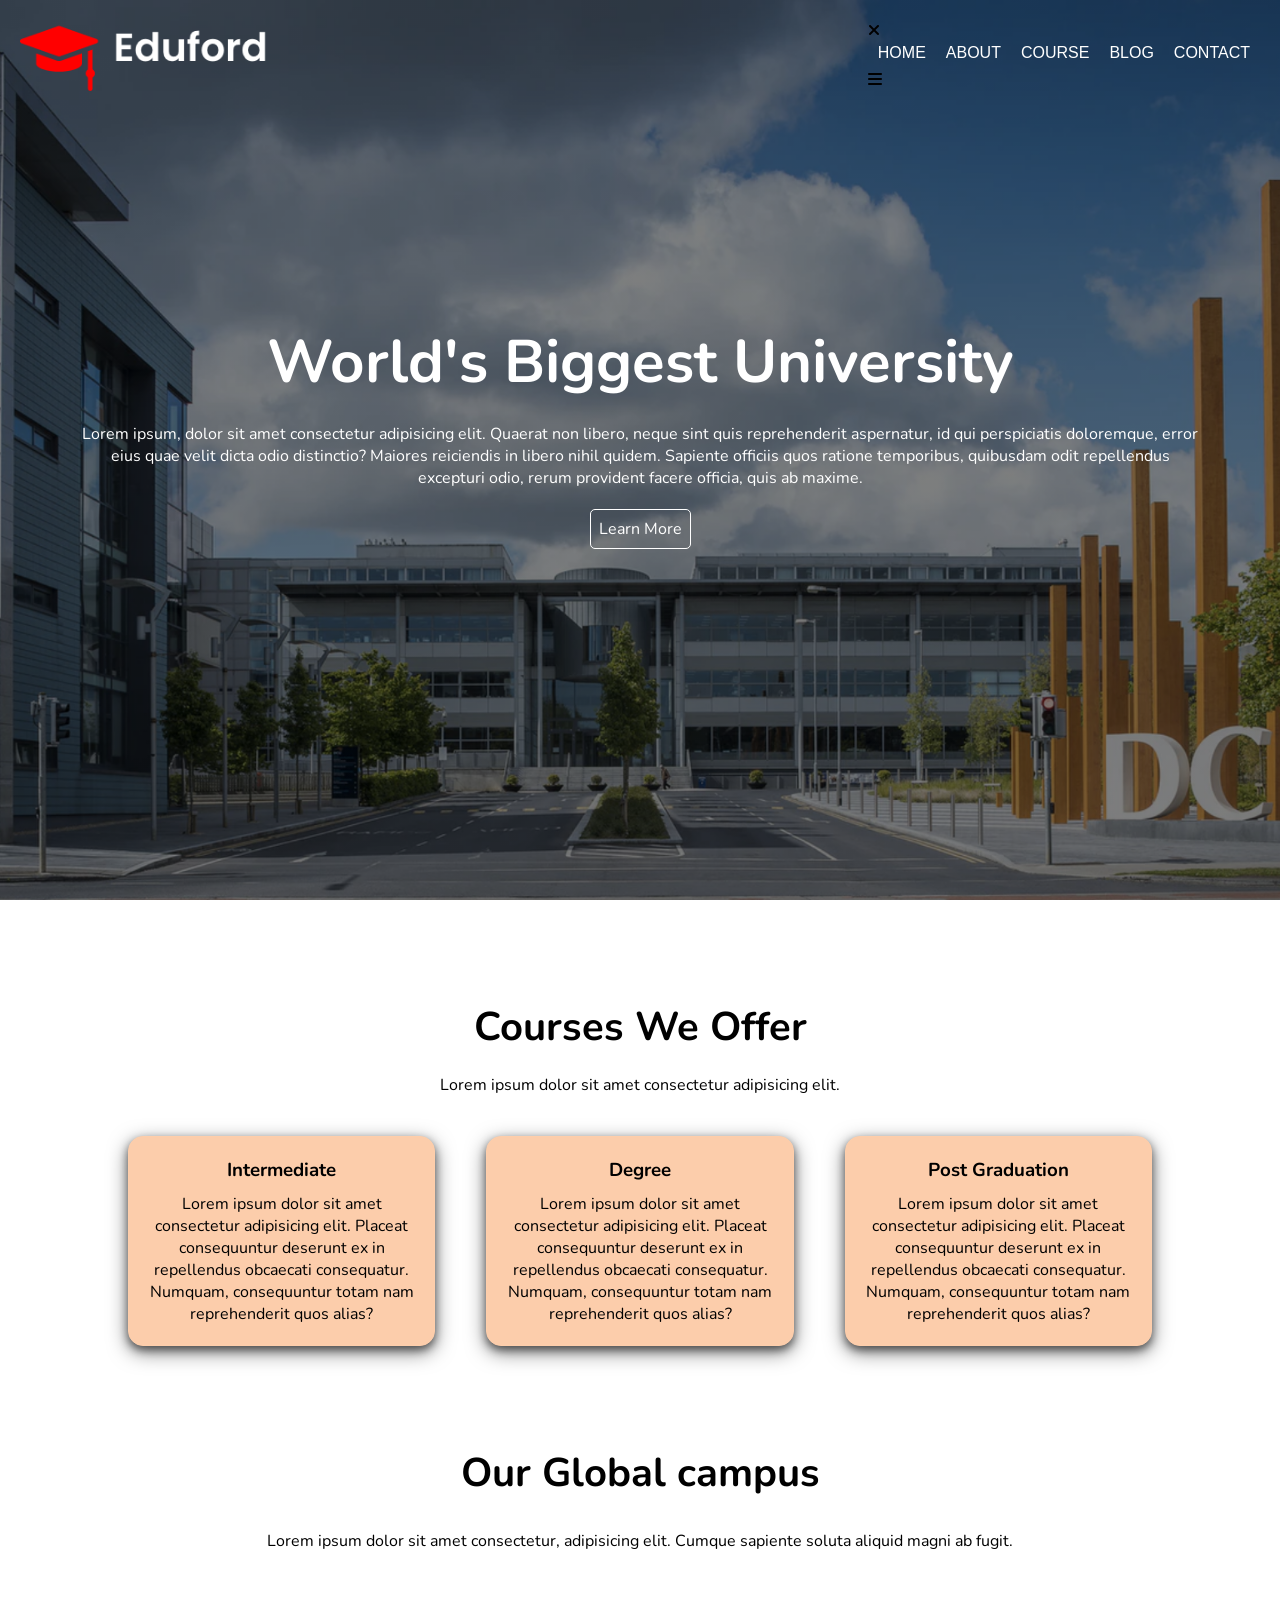
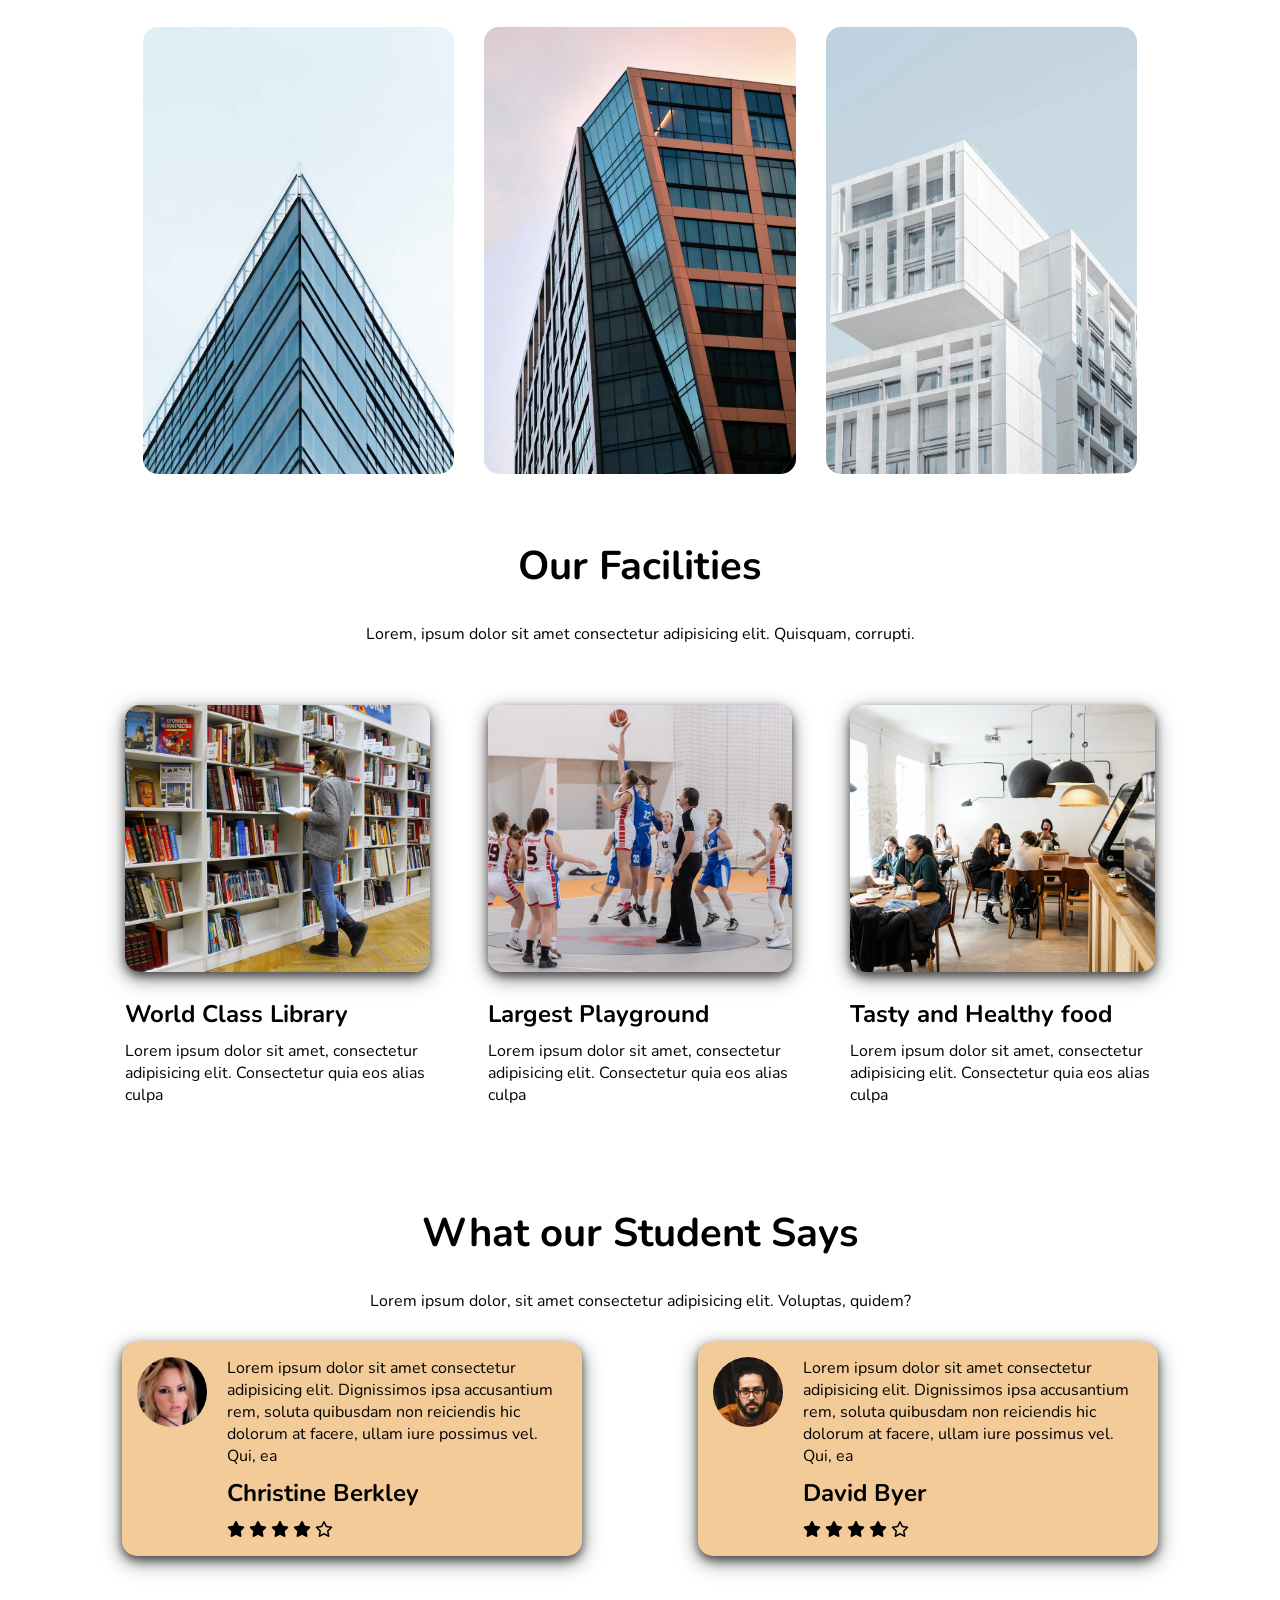
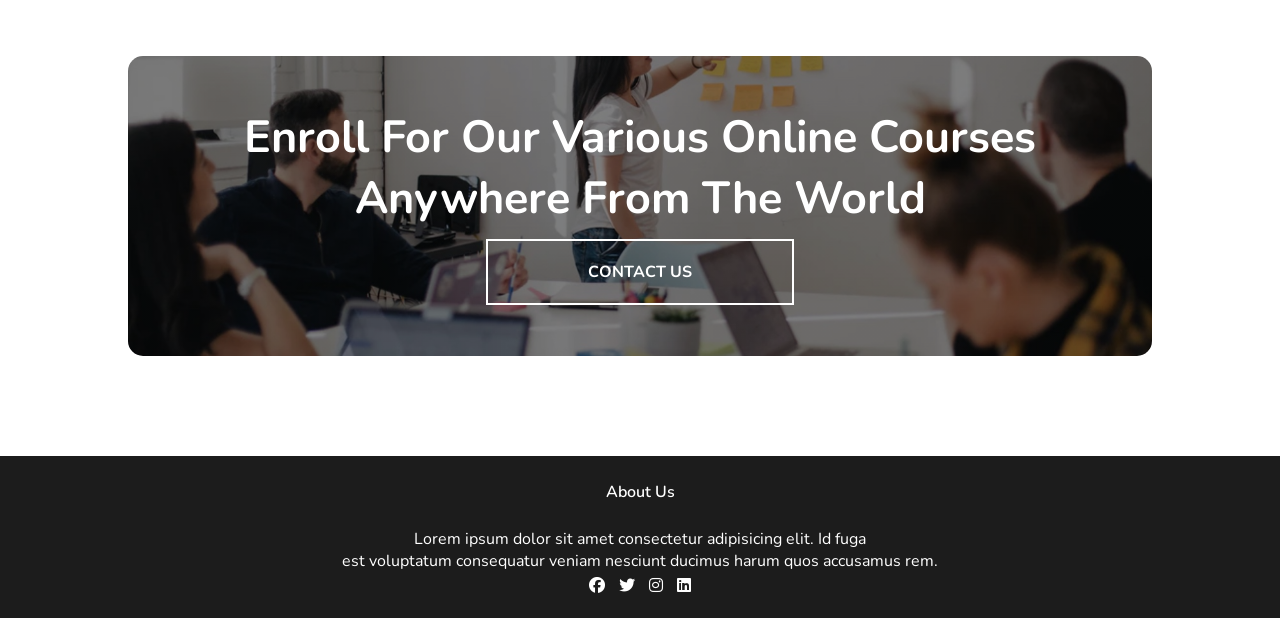
==== commit 8eb037ca: "Update index.html Added side Navigation bar for mobile phones" ====
--- a/index.html
+++ b/index.html
@@ -19,13 +19,17 @@
     <header>
       <img src="images\logo.png" class="logo" alt="logo" />
       <nav>
-        <ul>
-          <li><a href="#">HOME</a></li>
-          <li><a href="#footer">ABOUT</a></li>
-          <li><a href="#course">COURSE</a></li>
-          <li><a href="#">BLOG</a></li>
-          <li><a href="#contact_us">CONTACT</a></li>
-        </ul>
+        <div class="nav-links">
+          <i class="fa-solid fa-xmark" onclick="close_navbar()"></i>
+          <ul>
+            <li><a href="#">HOME</a></li>
+            <li><a href="#footer">ABOUT</a></li>
+            <li><a href="#course">COURSE</a></li>
+            <li><a href="#">BLOG</a></li>
+            <li><a href="#contact_us">CONTACT</a></li>
+          </ul>
+        </div>
+        <i class="fa-solid fa-bars" onclick="show_navbar()"></i>
       </nav>
       <div class="textbox">
         <h1>World's Biggest University</h1>
@@ -44,7 +48,7 @@
       <h1>Courses We Offer</h1>
       <p>Lorem ipsum dolor sit amet consectetur adipisicing elit.</p>
       <div class="boxes">
-        <div class="box shadow" >
+        <div class="box shadow">
           <h3>Intermediate</h3>
           <p>
             Lorem ipsum dolor sit amet consectetur adipisicing elit. Placeat
@@ -78,19 +82,19 @@
       </p>
       <div class="campus_img">
         <div class="campus_col">
-          <img src="images/london.png" alt="london" />
+          <img src="/images/london.png" alt="london" />
           <div class="layer">
             <h3>LONDON</h3>
           </div>
         </div>
         <div class="campus_col">
-          <img src="images/newyork.png" alt="NY" />
+          <img src="/images/newyork.png" alt="NY" />
           <div class="layer">
             <h3>NEW YORK</h3>
           </div>
         </div>
         <div class="campus_col">
-          <img src="images/washington.png" alt="washington" />
+          <img src="/images/washington.png" alt="washington" />
           <div class="layer">
             <h3>WASHINGTON</h3>
           </div>
@@ -105,7 +109,7 @@
       </p>
       <div class="f_box">
         <div class="fimg">
-          <img src="images/library.png" alt="Library" class="shadow" />
+          <img src="/images/library.png" alt="Library" class="shadow" />
           <h2>World Class Library</h2>
           <p>
             Lorem ipsum dolor sit amet, consectetur adipisicing elit.
@@ -113,7 +117,7 @@
           </p>
         </div>
         <div class="fimg">
-          <img src="images/basketball.png" alt="Basketball" class="shadow" />
+          <img src="/images/basketball.png" alt="Basketball" class="shadow" />
           <h2>Largest Playground</h2>
           <p>
             Lorem ipsum dolor sit amet, consectetur adipisicing elit.
@@ -121,7 +125,7 @@
           </p>
         </div>
         <div class="fimg">
-          <img src="images/cafeteria.png" alt="cafeteria" class="shadow" />
+          <img src="/images/cafeteria.png" alt="cafeteria" class="shadow" />
           <h2>Tasty and Healthy food</h2>
           <p>
             Lorem ipsum dolor sit amet, consectetur adipisicing elit.
@@ -191,5 +195,6 @@
         <i class="fa-brands fa-linkedin"></i>
       </div>
     </section>
+    <script src="index.js"></script>
   </body>
 </html>
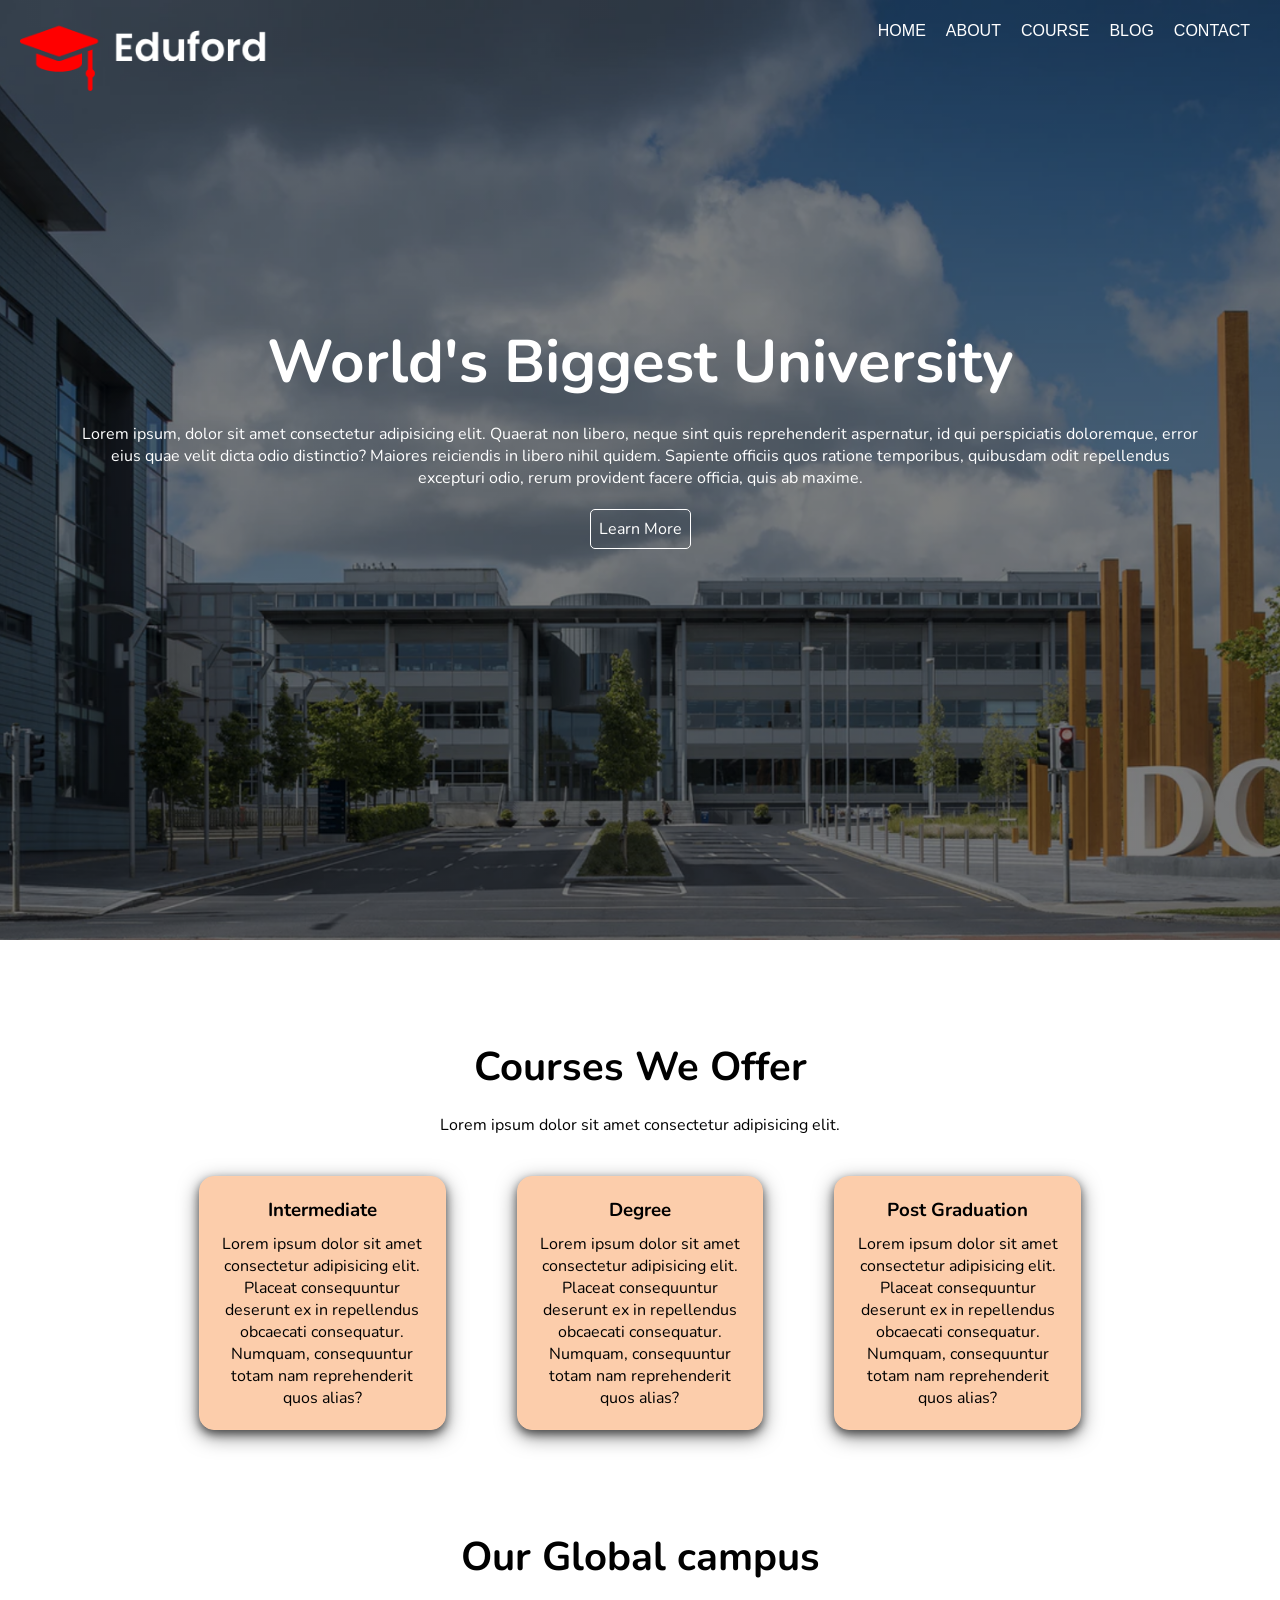
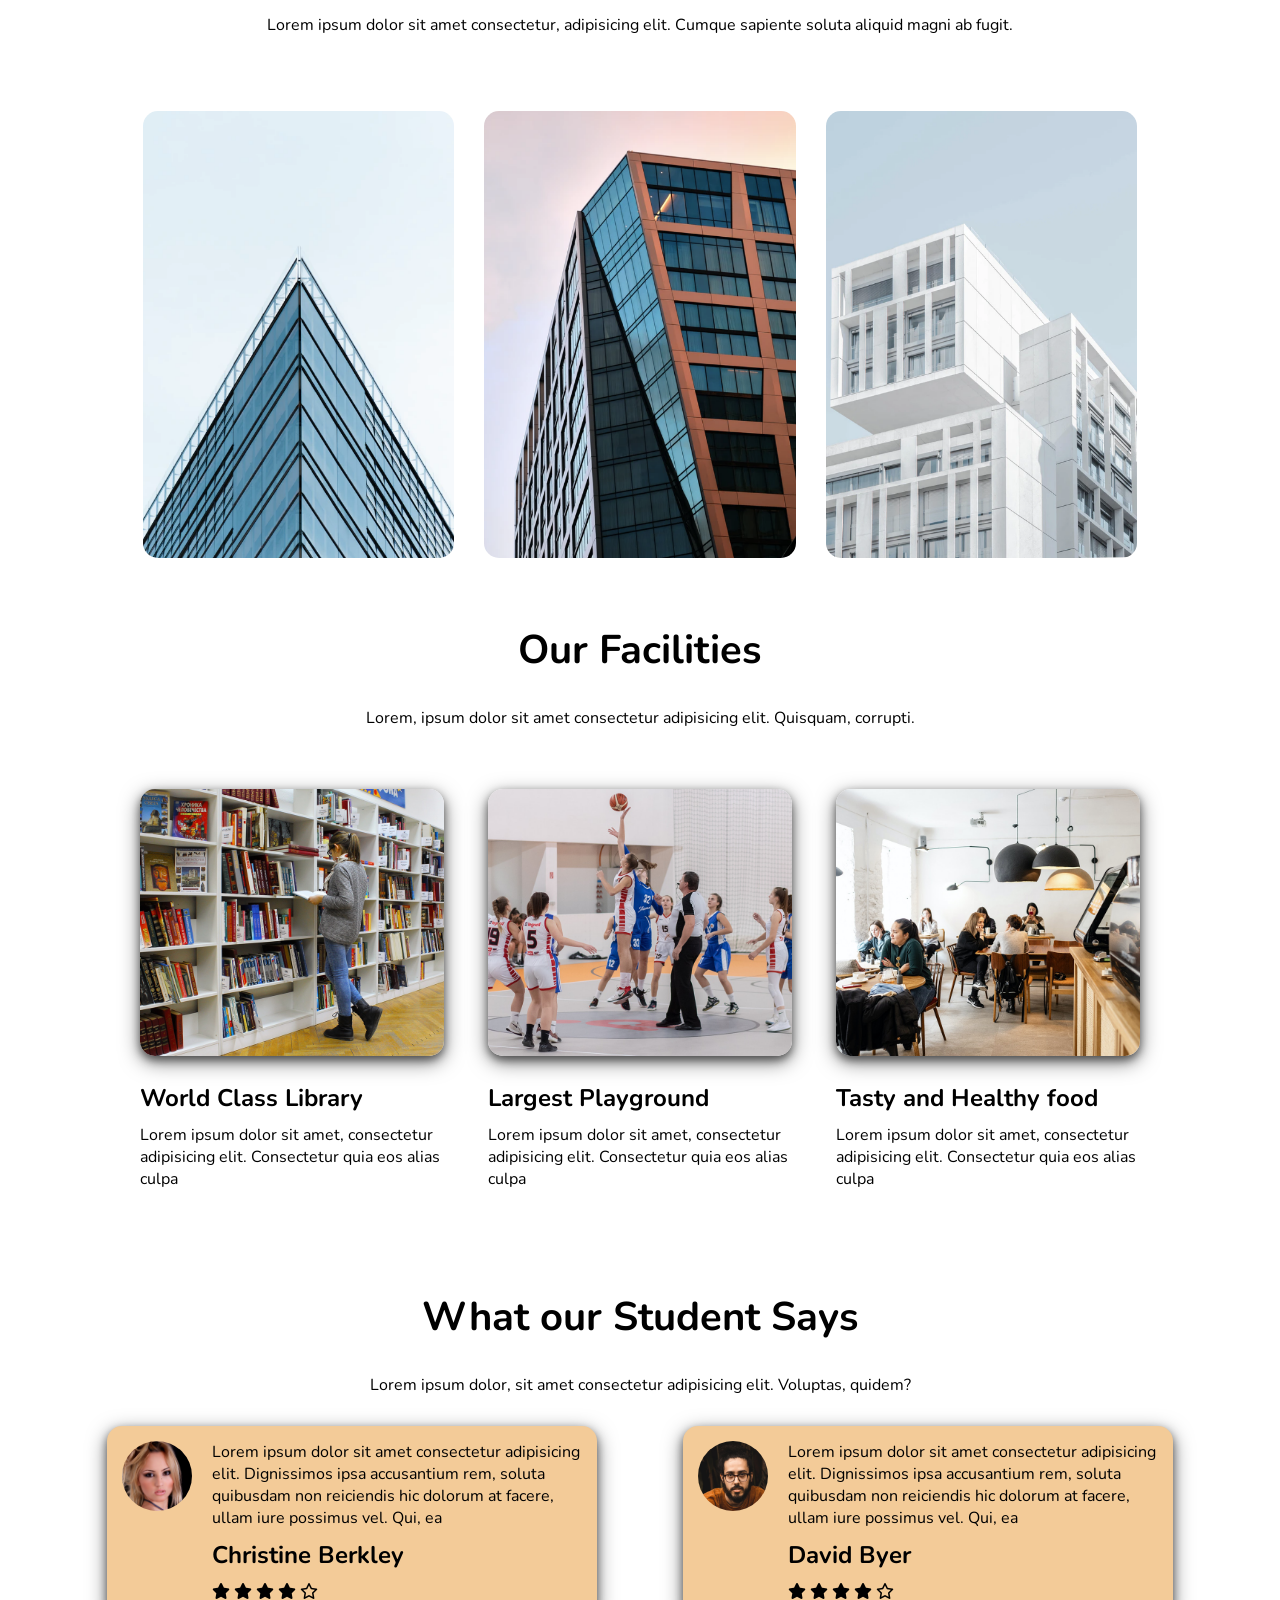
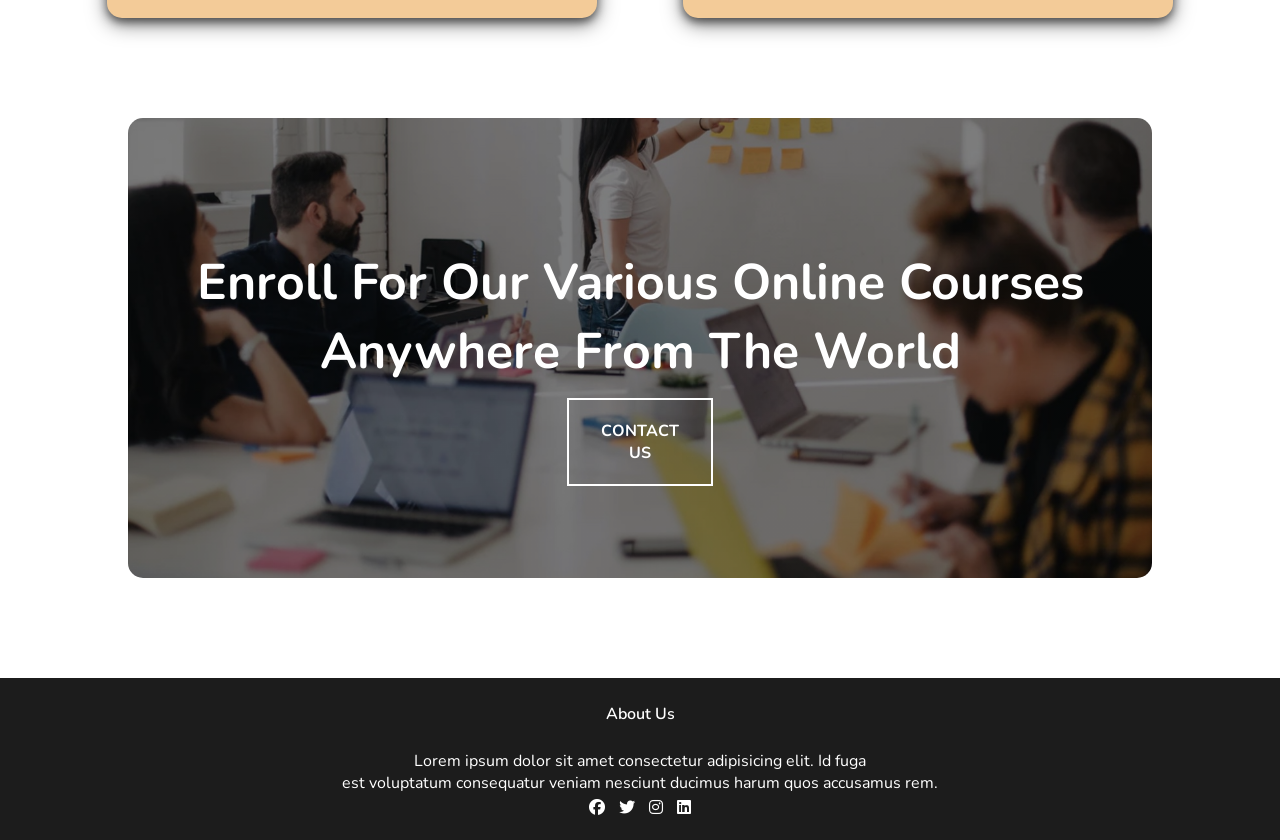
==== commit 5962c1bc: "Update index.html" ====
--- a/index.html
+++ b/index.html
@@ -19,17 +19,13 @@
     <header>
       <img src="images\logo.png" class="logo" alt="logo" />
       <nav>
-        <div class="nav-links">
-          <i class="fa-solid fa-xmark" onclick="close_navbar()"></i>
-          <ul>
-            <li><a href="#">HOME</a></li>
-            <li><a href="#footer">ABOUT</a></li>
-            <li><a href="#course">COURSE</a></li>
-            <li><a href="#">BLOG</a></li>
-            <li><a href="#contact_us">CONTACT</a></li>
-          </ul>
-        </div>
-        <i class="fa-solid fa-bars" onclick="show_navbar()"></i>
+        <ul>
+          <li><a href="#">HOME</a></li>
+          <li><a href="#footer">ABOUT</a></li>
+          <li><a href="#course">COURSE</a></li>
+          <li><a href="#">BLOG</a></li>
+          <li><a href="#contact_us">CONTACT</a></li>
+        </ul>
       </nav>
       <div class="textbox">
         <h1>World's Biggest University</h1>
@@ -48,7 +44,7 @@
       <h1>Courses We Offer</h1>
       <p>Lorem ipsum dolor sit amet consectetur adipisicing elit.</p>
       <div class="boxes">
-        <div class="box shadow">
+        <div class="box shadow" >
           <h3>Intermediate</h3>
           <p>
             Lorem ipsum dolor sit amet consectetur adipisicing elit. Placeat
@@ -195,6 +191,5 @@
         <i class="fa-brands fa-linkedin"></i>
       </div>
     </section>
-    <script src="index.js"></script>
   </body>
 </html>
--- a/style.css
+++ b/style.css
@@ -1,13 +1,9 @@
 * {
   margin: 0px;
   padding: 0px;
-  box-sizing: border-box;
   font-family: "Nunito", sans-serif;
 }
-body,html{ 
-  width : 100vw;
-  overflow-x :hidden; 
-  } 
+
 nav {
   float: right;
 }
@@ -135,7 +131,7 @@
 }
 
 .box {
-  width: 30%;
+  width: 20%;
   border: 1px solid rgb(254, 206, 171);
   background-color: rgb(252, 205, 171);
   border-radius: 15px;
@@ -149,7 +145,7 @@
 .boxes {
   margin-top: 40px;
   display: flex;
-  justify-content: space-between;
+  justify-content: space-evenly;
 }
 
 @media only screen and (max-width:768px){
@@ -209,7 +205,7 @@
   margin: auto;
   margin-top: 60px;
   margin-bottom: 50px;
-  justify-content: space-around;
+  justify-content: space-evenly;
   /* border: 2px solid red; */
 }
 
@@ -284,7 +280,7 @@
   margin-top: 60px;
   margin-bottom: 100px;
   display: flex;
-  justify-content: space-around;
+  justify-content: space-evenly;
 }
 
 .fimg {
@@ -308,6 +304,7 @@
     margin:auto;
   }
   .f_box{
+    /* width:80%; */
     margin-top:10px;
     flex-direction:column;
   }
@@ -409,17 +406,18 @@
 
 #contact_us h1 {
   color: white;
-  font-size: 45px;
+  font-size: 50px;
   font-weight: bold;
-  margin: 0px 10px;
+  margin-top: 50px;
   text-align: center;
 }
 
 #contact_us a {
-  width: 30%;
+  width: 10%;
   font-weight: bold;
-  margin: auto;
-  margin-top:10px;
+  margin-top: 30px;
+  margin: auto;
+  /* margin-top:50px; */
   border: 2px solid white;
   padding: 20px;
   color: white;
@@ -428,18 +426,14 @@
 }
 
 @media only screen and (max-width:768px){
-  
   #contact_us a {
     font-size: 15px;
-    width:50%;    
-  }
+    width:25%;    
+  }
+}
+@media only screen and (max-width:480px){
   #contact_us h1{
     font-size:30px;
-  }
-}
-@media only screen and (max-width:480px){
-  #contact_us h1{
-    font-size:25px;
     margin:10px;
   }
 }
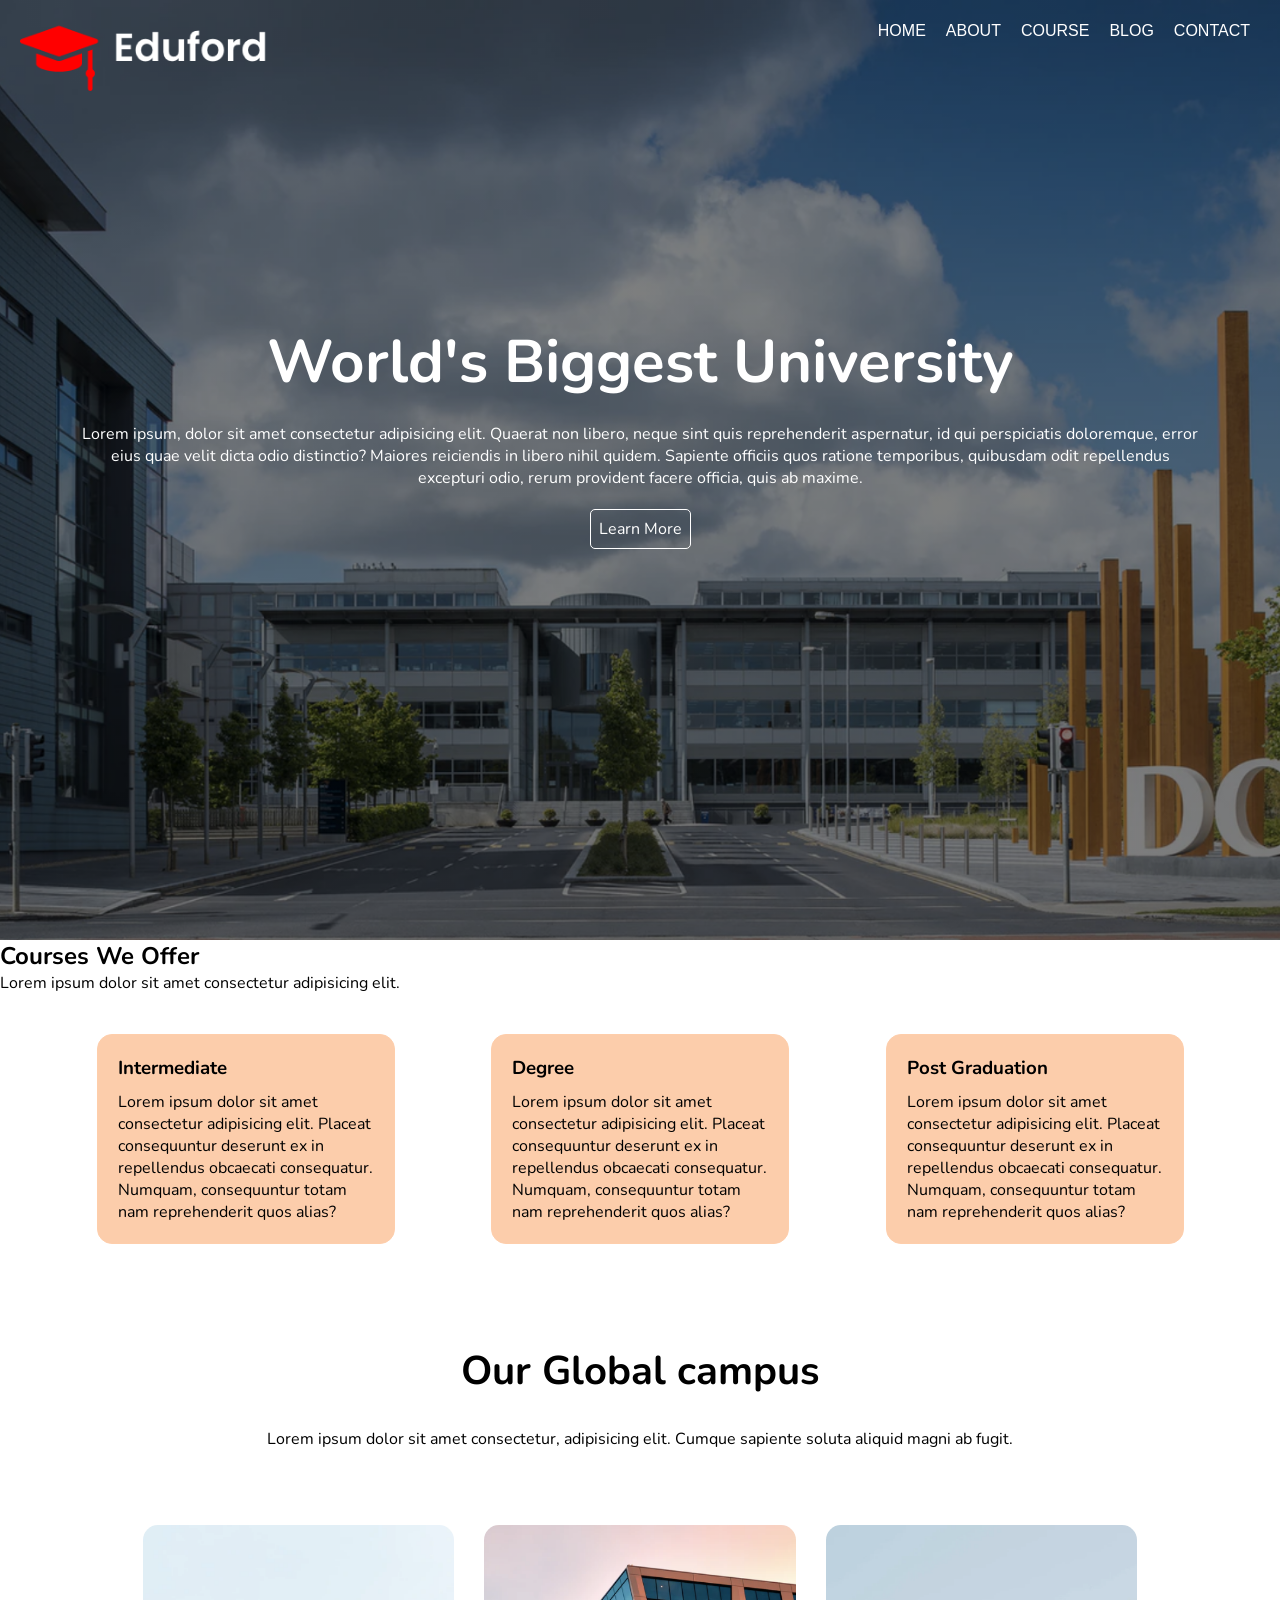
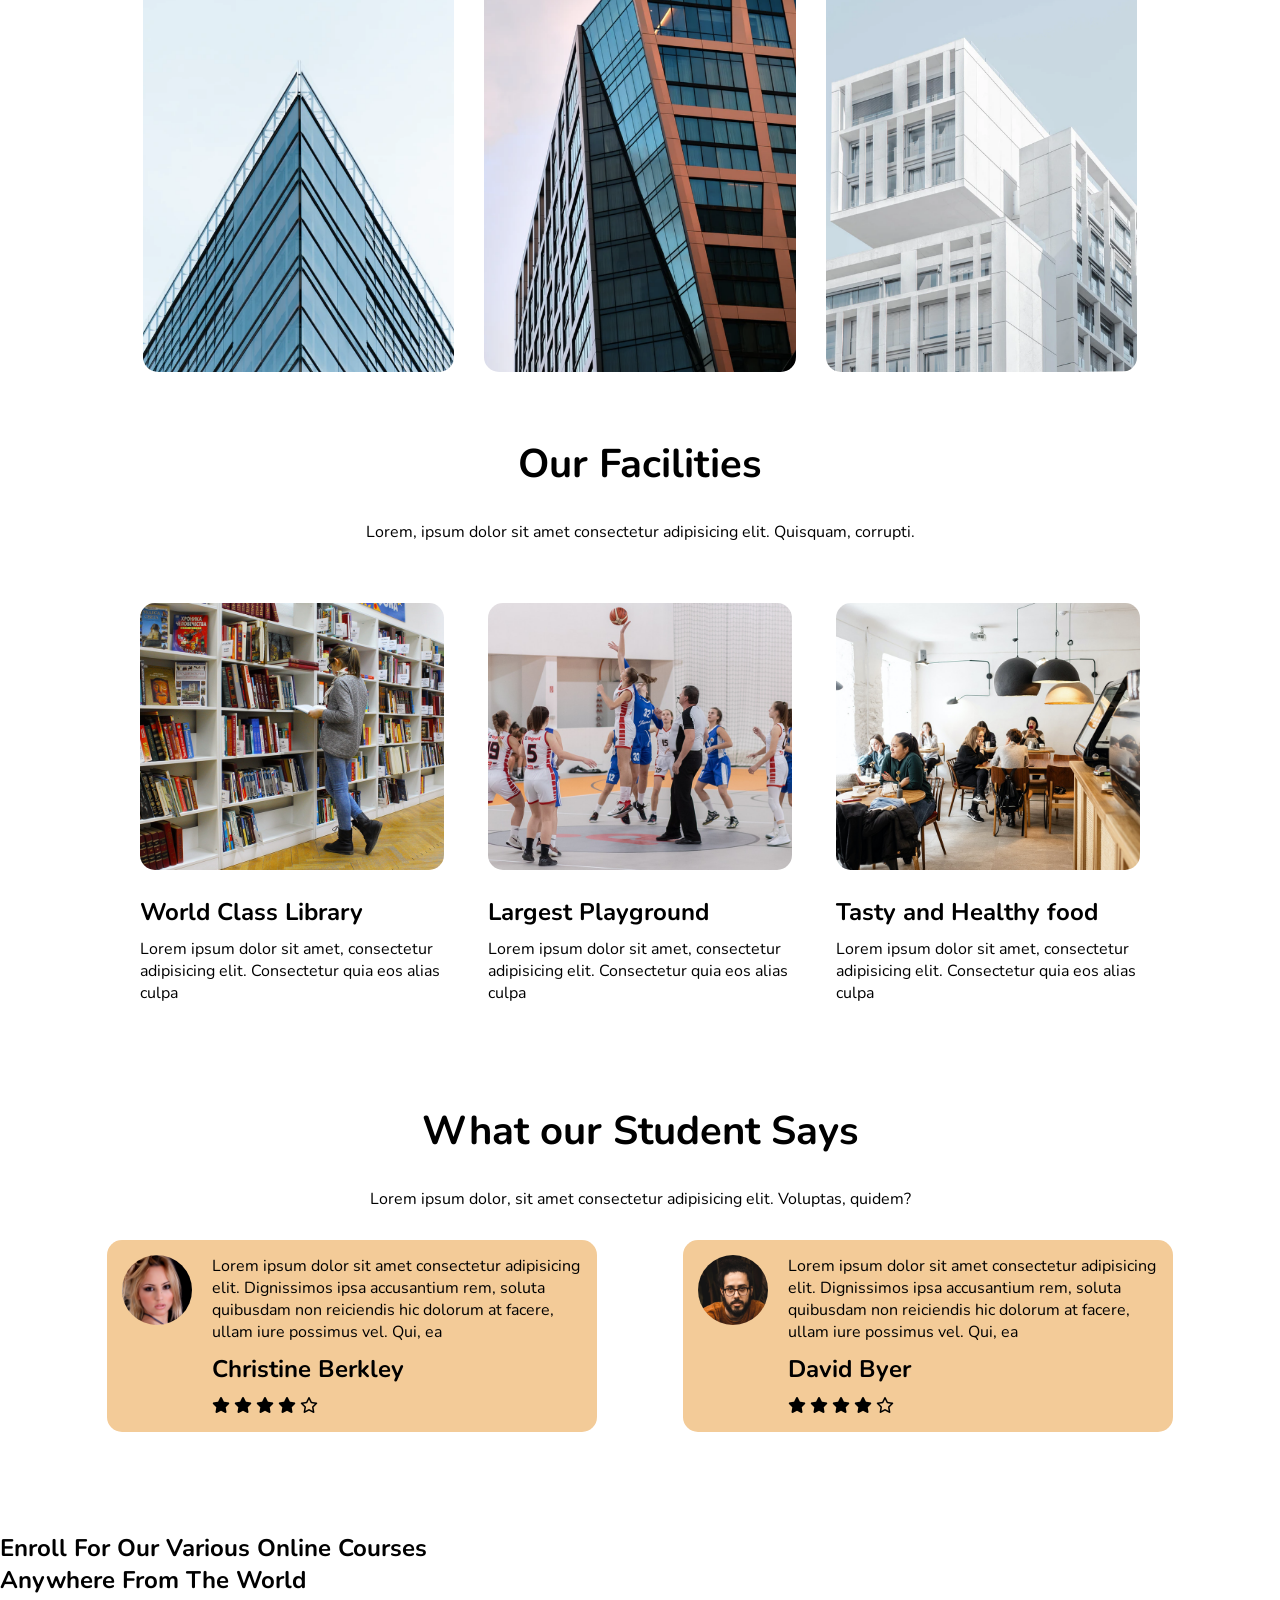
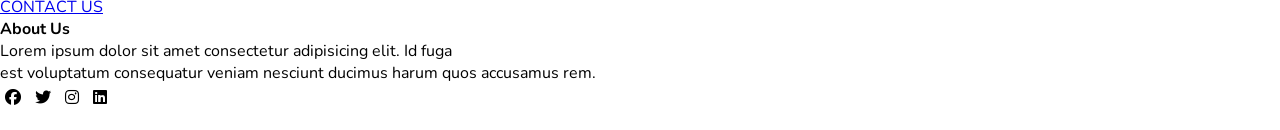
==== commit d9dd8ca0: "Update index.html" ====
--- a/index.html
+++ b/index.html
@@ -21,10 +21,10 @@
       <nav>
         <ul>
           <li><a href="#">HOME</a></li>
-          <li><a href="#footer">ABOUT</a></li>
-          <li><a href="#course">COURSE</a></li>
+          <li><a href="#">ABOUT</a></li>
+          <li><a href="#">COURSE</a></li>
           <li><a href="#">BLOG</a></li>
-          <li><a href="#contact_us">CONTACT</a></li>
+          <li><a href="#">CONTACT</a></li>
         </ul>
       </nav>
       <div class="textbox">
@@ -40,11 +40,11 @@
         <a href="#">Learn More</a>
       </div>
     </header>
-    <section id="course">
+    <section class="course">
       <h1>Courses We Offer</h1>
       <p>Lorem ipsum dolor sit amet consectetur adipisicing elit.</p>
       <div class="boxes">
-        <div class="box shadow" >
+        <div class="box">
           <h3>Intermediate</h3>
           <p>
             Lorem ipsum dolor sit amet consectetur adipisicing elit. Placeat
@@ -52,7 +52,7 @@
             Numquam, consequuntur totam nam reprehenderit quos alias?
           </p>
         </div>
-        <div class="box shadow">
+        <div class="box">
           <h3>Degree</h3>
           <p>
             Lorem ipsum dolor sit amet consectetur adipisicing elit. Placeat
@@ -60,7 +60,7 @@
             Numquam, consequuntur totam nam reprehenderit quos alias?
           </p>
         </div>
-        <div class="box shadow">
+        <div class="box">
           <h3>Post Graduation</h3>
           <p>
             Lorem ipsum dolor sit amet consectetur adipisicing elit. Placeat
@@ -105,7 +105,7 @@
       </p>
       <div class="f_box">
         <div class="fimg">
-          <img src="/images/library.png" alt="Library" class="shadow" />
+          <img src="/images/library.png" alt="Library" />
           <h2>World Class Library</h2>
           <p>
             Lorem ipsum dolor sit amet, consectetur adipisicing elit.
@@ -113,7 +113,7 @@
           </p>
         </div>
         <div class="fimg">
-          <img src="/images/basketball.png" alt="Basketball" class="shadow" />
+          <img src="/images/basketball.png" alt="Basketball" />
           <h2>Largest Playground</h2>
           <p>
             Lorem ipsum dolor sit amet, consectetur adipisicing elit.
@@ -121,7 +121,7 @@
           </p>
         </div>
         <div class="fimg">
-          <img src="/images/cafeteria.png" alt="cafeteria" class="shadow" />
+          <img src="/images/cafeteria.png" alt="cafeteria" />
           <h2>Tasty and Healthy food</h2>
           <p>
             Lorem ipsum dolor sit amet, consectetur adipisicing elit.
@@ -137,7 +137,7 @@
         quidem?
       </p>
       <div class="rating">
-        <div class="review shadow">
+        <div class="review">
           <img src="images/user1.jpg" alt="user1" />
           <div class="rev_con">
             <p>
@@ -153,7 +153,7 @@
             <i class="fa-regular fa-star"></i>
           </div>
         </div>
-        <div class="review shadow">
+        <div class="review">
           <img src="images/user2.jpg" alt="user2" />
           <div class="rev_con">
             <p>
@@ -171,14 +171,14 @@
         </div>
       </div>
     </section>
-    <section id="contact_us">
+    <section class="contact_us">
       <h1>
         Enroll For Our Various Online Courses<br />
         Anywhere From The World
       </h1>
       <a href="#">CONTACT US</a>
     </section>
-    <section id="footer">
+    <section class="footer">
       <h4>About Us</h4>
       <p>
         Lorem ipsum dolor sit amet consectetur adipisicing elit. Id fuga<br />est
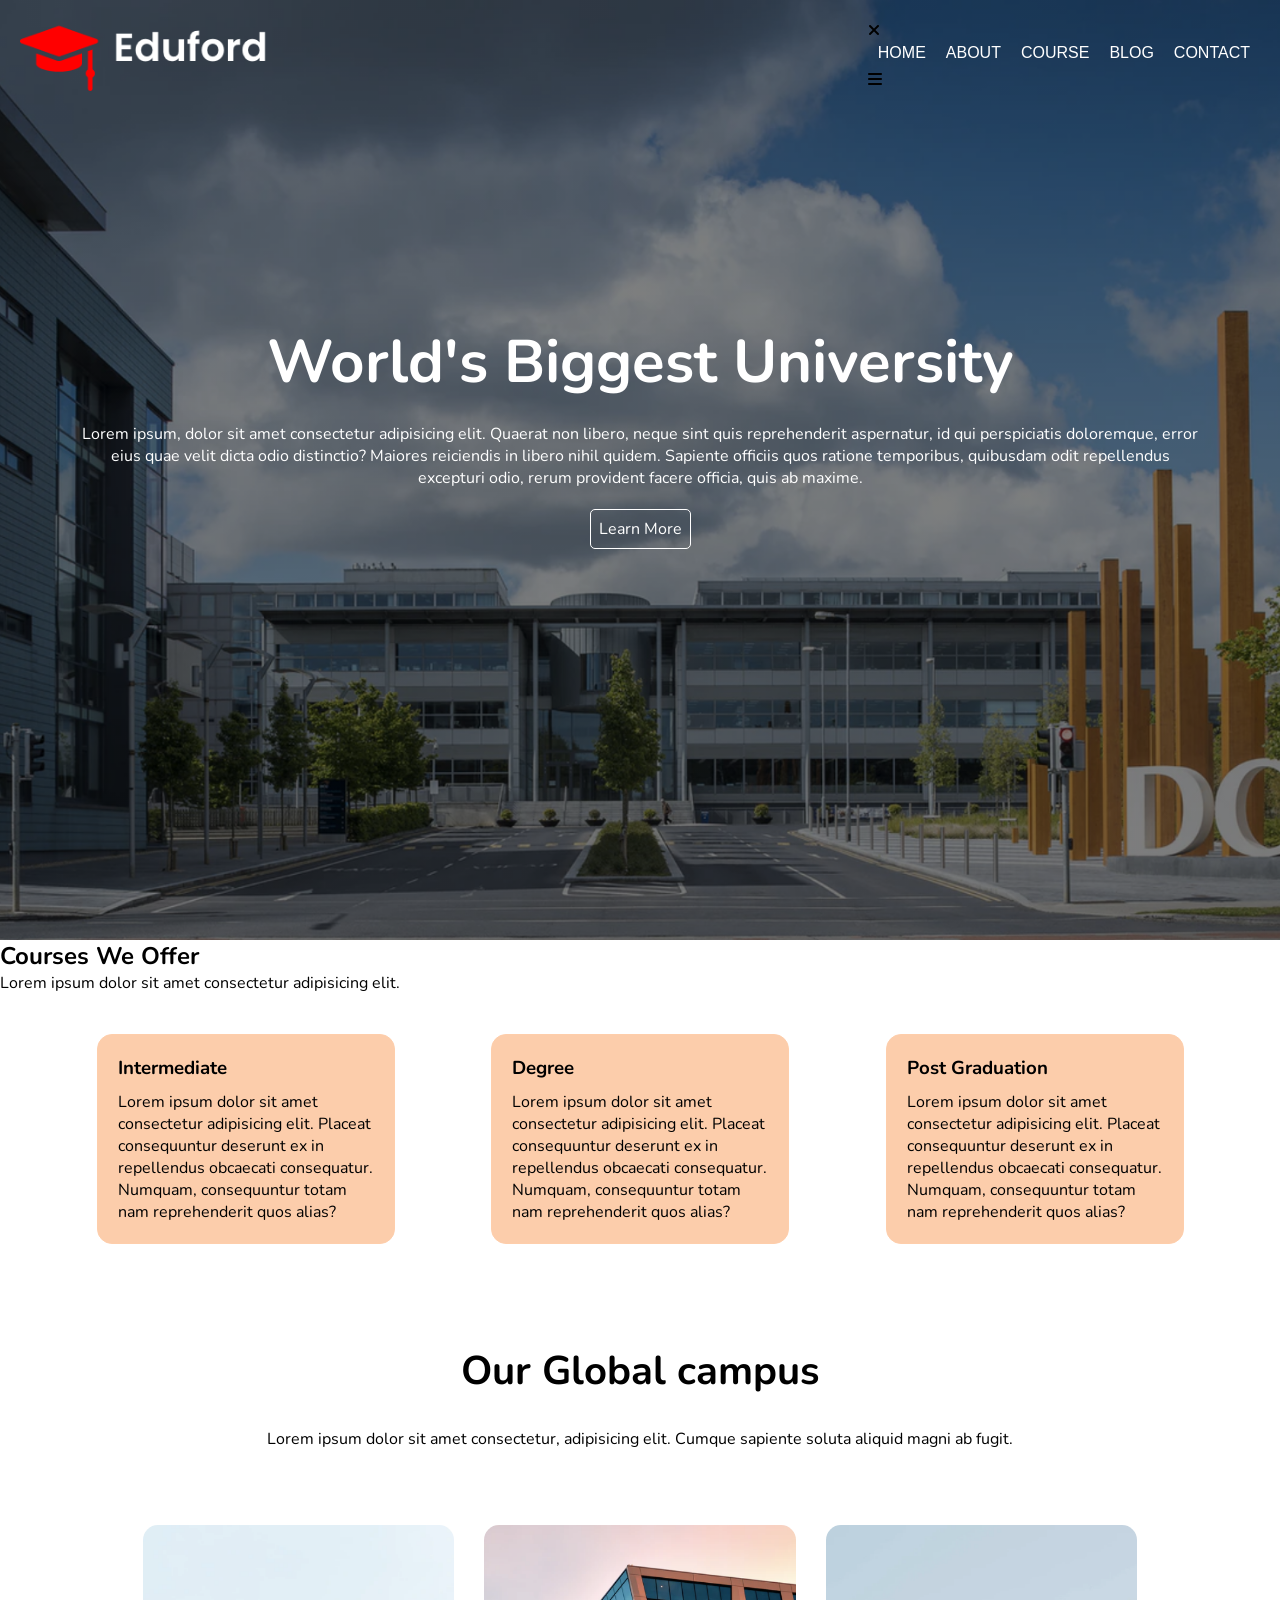
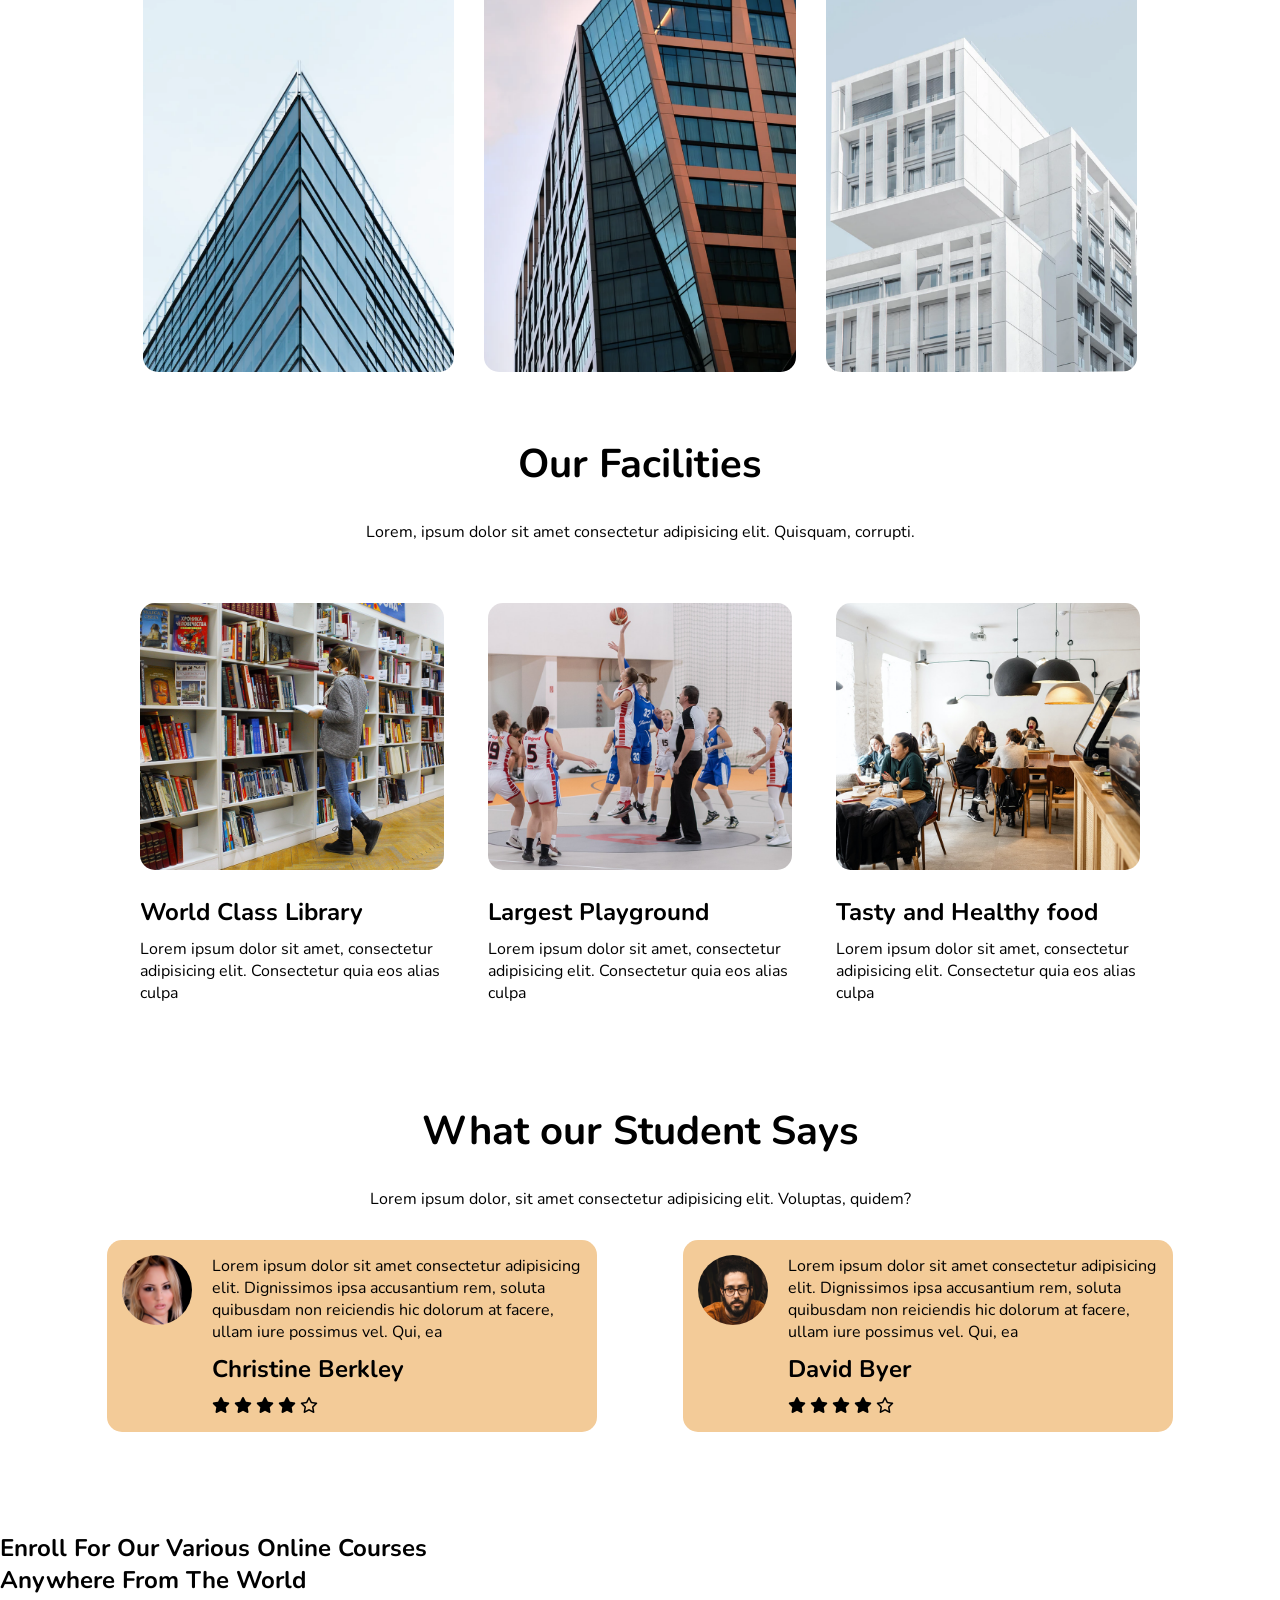
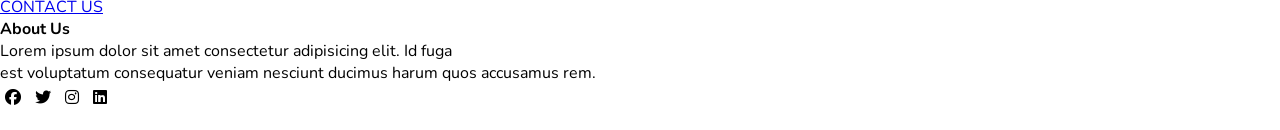
==== commit 2187444e: "Update index.html added side navbar" ====
--- a/index.html
+++ b/index.html
@@ -19,13 +19,17 @@
     <header>
       <img src="images\logo.png" class="logo" alt="logo" />
       <nav>
-        <ul>
-          <li><a href="#">HOME</a></li>
-          <li><a href="#">ABOUT</a></li>
-          <li><a href="#">COURSE</a></li>
-          <li><a href="#">BLOG</a></li>
-          <li><a href="#">CONTACT</a></li>
-        </ul>
+        <div class="nav-links">
+          <i class="fa-solid fa-xmark" onclick="close_navbar()"></i>
+          <ul>
+            <li><a href="#">HOME</a></li>
+            <li><a href="#footer">ABOUT</a></li>
+            <li><a href="#course">COURSE</a></li>
+            <li><a href="#">BLOG</a></li>
+            <li><a href="#contact_us">CONTACT</a></li>
+          </ul>
+        </div>
+        <i class="fa-solid fa-bars" onclick="show_navbar()"></i>
       </nav>
       <div class="textbox">
         <h1>World's Biggest University</h1>
@@ -40,11 +44,11 @@
         <a href="#">Learn More</a>
       </div>
     </header>
-    <section class="course">
+    <section id="course">
       <h1>Courses We Offer</h1>
       <p>Lorem ipsum dolor sit amet consectetur adipisicing elit.</p>
       <div class="boxes">
-        <div class="box">
+        <div class="box shadow">
           <h3>Intermediate</h3>
           <p>
             Lorem ipsum dolor sit amet consectetur adipisicing elit. Placeat
@@ -52,7 +56,7 @@
             Numquam, consequuntur totam nam reprehenderit quos alias?
           </p>
         </div>
-        <div class="box">
+        <div class="box shadow">
           <h3>Degree</h3>
           <p>
             Lorem ipsum dolor sit amet consectetur adipisicing elit. Placeat
@@ -60,7 +64,7 @@
             Numquam, consequuntur totam nam reprehenderit quos alias?
           </p>
         </div>
-        <div class="box">
+        <div class="box shadow">
           <h3>Post Graduation</h3>
           <p>
             Lorem ipsum dolor sit amet consectetur adipisicing elit. Placeat
@@ -105,7 +109,7 @@
       </p>
       <div class="f_box">
         <div class="fimg">
-          <img src="/images/library.png" alt="Library" />
+          <img src="/images/library.png" alt="Library" class="shadow" />
           <h2>World Class Library</h2>
           <p>
             Lorem ipsum dolor sit amet, consectetur adipisicing elit.
@@ -113,7 +117,7 @@
           </p>
         </div>
         <div class="fimg">
-          <img src="/images/basketball.png" alt="Basketball" />
+          <img src="/images/basketball.png" alt="Basketball" class="shadow" />
           <h2>Largest Playground</h2>
           <p>
             Lorem ipsum dolor sit amet, consectetur adipisicing elit.
@@ -121,7 +125,7 @@
           </p>
         </div>
         <div class="fimg">
-          <img src="/images/cafeteria.png" alt="cafeteria" />
+          <img src="/images/cafeteria.png" alt="cafeteria" class="shadow" />
           <h2>Tasty and Healthy food</h2>
           <p>
             Lorem ipsum dolor sit amet, consectetur adipisicing elit.
@@ -137,7 +141,7 @@
         quidem?
       </p>
       <div class="rating">
-        <div class="review">
+        <div class="review shadow">
           <img src="images/user1.jpg" alt="user1" />
           <div class="rev_con">
             <p>
@@ -153,7 +157,7 @@
             <i class="fa-regular fa-star"></i>
           </div>
         </div>
-        <div class="review">
+        <div class="review shadow">
           <img src="images/user2.jpg" alt="user2" />
           <div class="rev_con">
             <p>
@@ -171,14 +175,14 @@
         </div>
       </div>
     </section>
-    <section class="contact_us">
+    <section id="contact_us">
       <h1>
         Enroll For Our Various Online Courses<br />
         Anywhere From The World
       </h1>
       <a href="#">CONTACT US</a>
     </section>
-    <section class="footer">
+    <section id="footer">
       <h4>About Us</h4>
       <p>
         Lorem ipsum dolor sit amet consectetur adipisicing elit. Id fuga<br />est
@@ -191,5 +195,6 @@
         <i class="fa-brands fa-linkedin"></i>
       </div>
     </section>
+    <script src="index.js"></script>
   </body>
 </html>
--- a/style.css
+++ b/style.css
@@ -110,13 +110,9 @@
     padding: 5px;
   } */
 }
-/* for adding shadows */
-.shadow{
-  box-shadow: 0 4px 8px rgba(0, 0, 0, 0.5), 0px 6px 20px rgba(0, 0, 0, 0.5);
-}
 
 /* ---------course------------ */
-#course {
+.course {
   padding-top: 100px;
   /* display:flex; */
   text-align: center;
@@ -125,7 +121,7 @@
   margin: auto;
 }
 
-#course h1 {
+.course h1 {
   font-size: 40px;
   padding-bottom: 20px;
 }
@@ -138,6 +134,7 @@
   padding: 20px;
   margin-bottom: 100px;
 }
+
 .box h3 {
   padding-bottom: 10px;
 }
@@ -169,7 +166,7 @@
 
 @media only screen and (max-width:480px){
   
-  #course h1 {
+  .course h1 {
     font-size: 35px;
   }
   .boxes{
@@ -212,7 +209,6 @@
 .campus_col{
   margin: 15px;
   position: relative;
-  border-radius: 15px;
 }
 
 .campus_col img{
@@ -220,7 +216,6 @@
   border-radius: 15px;
   width: 100%;
   height: 100%;
-  object-fit:fill;
 }
 
 .layer{
@@ -389,7 +384,7 @@
 
 /* -------------contact_us---------------- */
 
-#contact_us {
+.contact_us {
   margin: 100px auto;
   padding: 80px 0;
   width: 80%;
@@ -404,7 +399,7 @@
   justify-content: center;
 }
 
-#contact_us h1 {
+.contact_us h1 {
   color: white;
   font-size: 50px;
   font-weight: bold;
@@ -412,7 +407,7 @@
   text-align: center;
 }
 
-#contact_us a {
+.contact_us a {
   width: 10%;
   font-weight: bold;
   margin-top: 30px;
@@ -426,27 +421,27 @@
 }
 
 @media only screen and (max-width:768px){
-  #contact_us a {
+  .contact_us a {
     font-size: 15px;
     width:25%;    
   }
 }
 @media only screen and (max-width:480px){
-  #contact_us h1{
+  .contact_us h1{
     font-size:30px;
     margin:10px;
   }
 }
 
 /* --------------footer----------------- */
-#footer {
+.footer {
   text-align: center;
   background-color: rgb(28, 28, 28);
   color:white;
   overflow: hidden;
 }
 
-#footer h4 {
+.footer h4 {
   /* padding-top: 1px; */
   margin-top: 25px;
   font-weight: 600;
@@ -454,7 +449,7 @@
   display: inline-block;
 }
 
-#footer p {
+.footer p {
   margin-bottom: 25px;
   width:80%;
   margin: auto;
